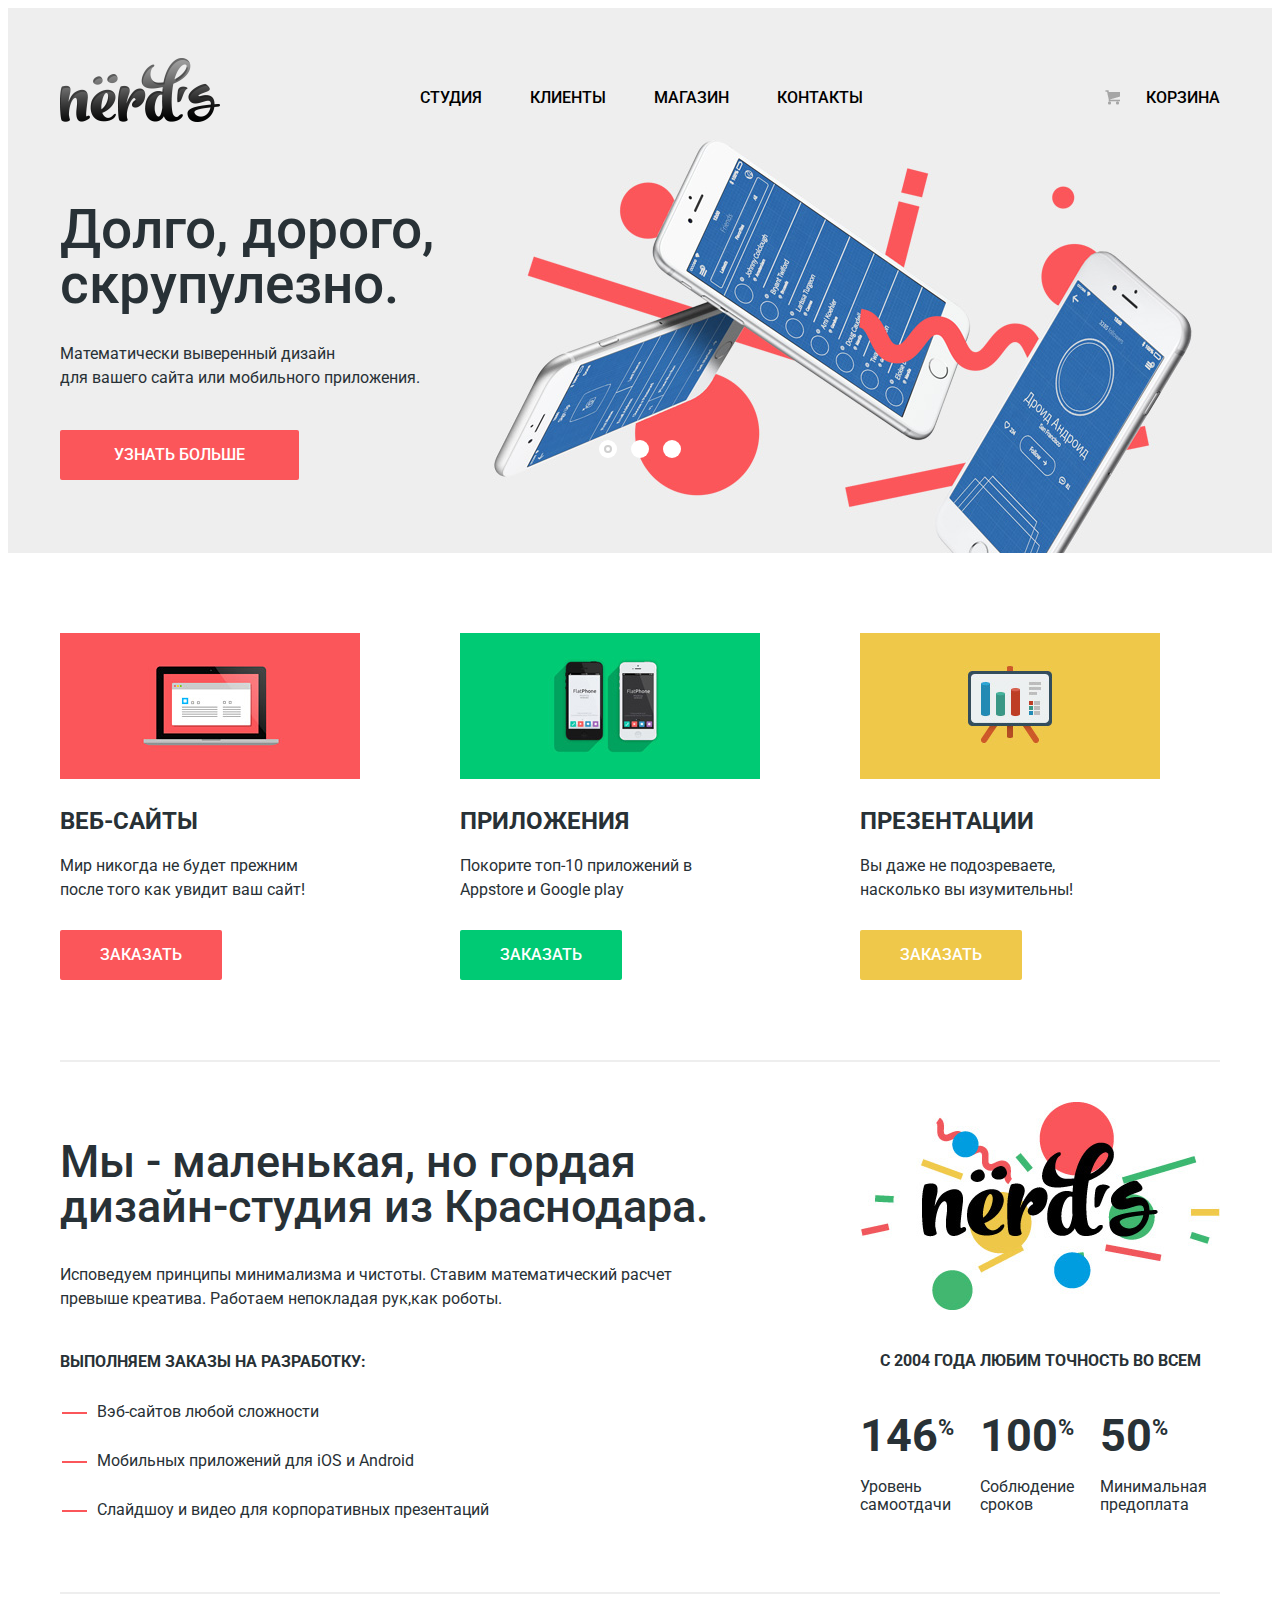
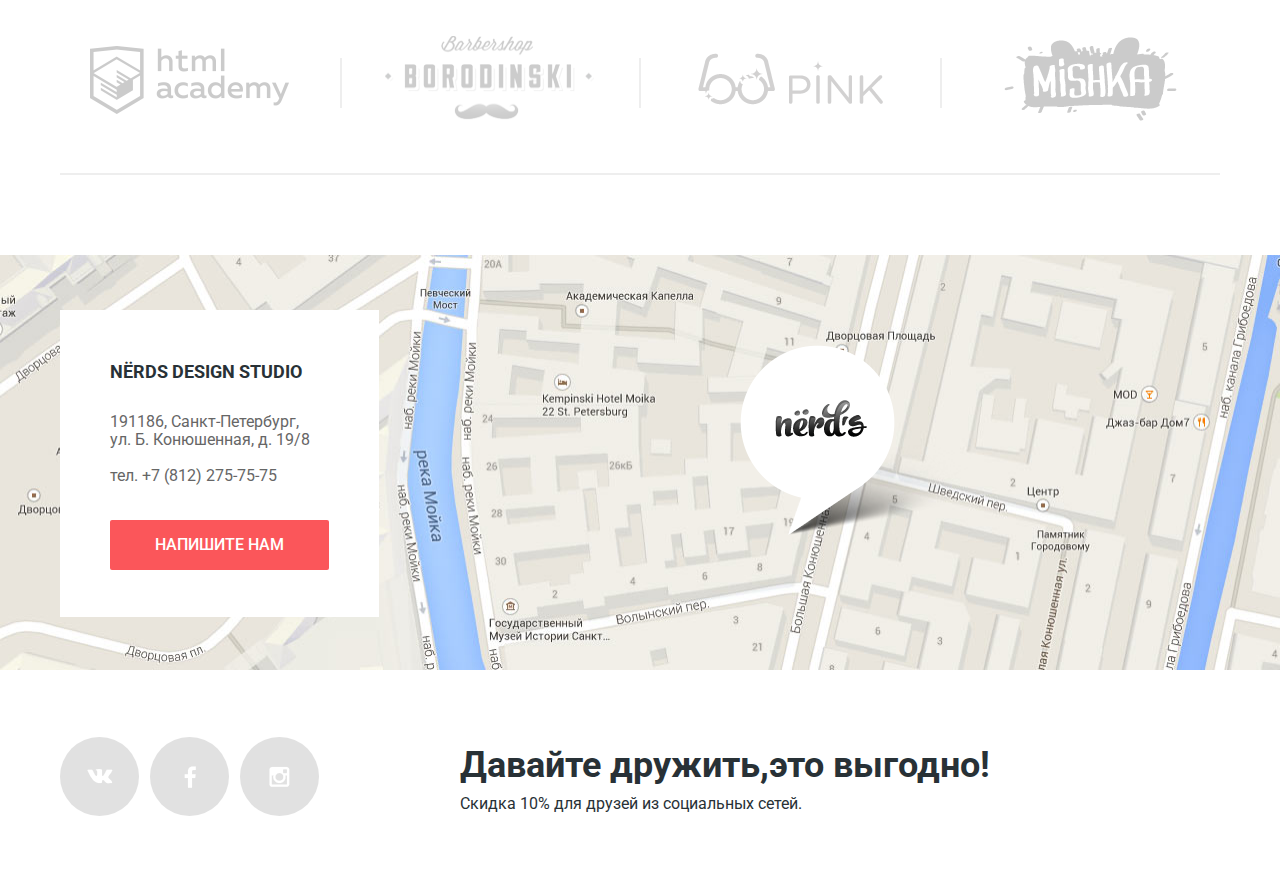
==== index.html @ 4aa86477 "исправления" ====
<!DOCTYPE html>
<html lang="ru">
  <head>
    <meta charset="utf-8">
    <title>Нёрдс</title>
    <link href="https://fonts.googleapis.com/css?family=Roboto:400,500,700" rel="stylesheet">
    <link href="css/style.css" rel="stylesheet">
  </head>
  <body>
    <header class="header">
      <div class="container clearfix">
        <div class="logo-1">
        <a href="#"><img src="img/logo-1.png" width="160" height="64" alt="Логотип Нёрдс"></a>
        </div>
        <nav class="navigation">
          <ul>
            <li>
              <a href="#">Студия</a>
            </li>
            <li>
              <a href="#">Клиенты</a>
            </li>
            <li>
              <a href="#">Магазин</a>
            </li>
            <li>
              <a href="#">Контакты</a>
            </li>
          </ul>
        </nav>
        <div class="user">
          <a href="#">Корзина</a>
        </div>
      </div>
      <div class="slider">
        <input type="radio" id="btn-1" name="toggle" checked>
        <input type="radio" id="btn-2" name="toggle">
        <input type="radio" id="btn-3" name="toggle">
        <div class="slider-controls">
          <label for="btn-1"></label>
          <label for="btn-2"></label>
          <label for="btn-3"></label>
        </div>
        <div class="slides">
          <div class="slide">
            <div class="slide-title">Долго, дорого,<br> скрупулезно.</div>
              <p>Математически выверенный дизайн<br>
                для вашего сайта или мобильного приложения.</p>
              <a class="btn info-btn" href="#">Узнать больше</a>
          </div>
          <div class="slide">
            <div class="slide-title">Любим математику<br> как никто другой</div>
              <p>Никакого креатива, только математические формулы<br>
                для расчета идеальных пропорций.</p>
              <a class="btn info-btn" href="#">Узнать больше</a>
          </div>
          <div class="slide">
            <div class="slide-title">Только ночь,<br> только хардкор</div>
              <p>Работать днем, как все? Мы против этого.<br>
                 Ближе к полуночи работа только начинается.</p>
              <a class="btn info-btn" href="#">Узнать больше</a>
          </div>
        </div>
      </div>
    </header>
    <main class="container">
      <div class="second-section clearfix">
        <div class="unit">
          <div class="unit-image">
            <img src="img/illustration-1.jpg" width="300" height="146" alt="">
          </div>
          <div class="unit-item">
            <p class="name">Веб-сайты</p>
            <p class="about">Мир никогда не будет прежним<br> после того как увидит ваш сайт!</p>
            <a class="btn red" href="#">Заказать</a>
          </div>
        </div>
        <div class="unit">
          <div class="unit-image">
            <img src="img/illustration-2.jpg" width="300" height="146" alt="">
          </div>
          <div class="unit-item">
            <p class="name">Приложения</p>
            <p class="about">Покорите топ-10 приложений в<br> Appstore и Google play</p>
            <a class="btn green" href="#">Заказать</a>
          </div>
        </div>
        <div class="unit">
          <div class="unit-image">
            <img src="img/illustration-3.jpg" width="300" height="146" alt="">
          </div>
          <div class="unit-item">
            <p class="name">Презентации</p>
            <p class="about">Вы даже не подозреваете,<br> насколько вы изумительны!</p>
            <a class="btn yellow" href="#">Заказать</a>
          </div>
        </div>
      </div>
      <div class="third-section clearfix">
        <div class="left-content">
          <b>Мы - маленькая, но гордая дизайн-студия из Краснодара.</b>
          <p class="text">Исповедуем принципы минимализма и чистоты. Ставим математический расчет превыше креатива.
            Работаем непокладая рук,как роботы.</p>
          <p class="list">Выполняем заказы на разработку:</p>
          <ul class="item">
            <li>Вэб-сайтов любой сложности</li>
            <li>Мобильных приложений для iOS и Android</li>
            <li>Слайдшоу и видео для корпоративных презентаций</li>
          </ul>
        </div>
        <div class="right-content">
          <div class="logo-2">
            <a href="#"><img src="img/logo-2.jpg" width="360" height="208" alt="Логотип Нёрдс"></a>
          </div>
          <span class="box-title">C 2004 года любим точность во всем</span>
          <div class="joint-box clearfix">
            <div class="box">
              <span class="rate">146<sup>%</sup></span>
              <span class="facts">Уровень самоотдачи</span>
            </div>
            <div class="box">
              <span class="rate">100<sup>%</sup></span>
              <span class="facts">Соблюдение сроков</span>
            </div>
            <div class="box">
              <span class="rate">50<sup>%</sup></span>
              <span class="facts">Минимальная предоплата</span>
            </div>
          </div>
        </div>
      </div>
      <div class="fourth-section clearfix">
        <a class="btn-htmlacademy" href="#">
          <img src="img/logo-5.png" width="199" height="68" alt="">
        </a>
        <a class="btn-barbershop" href="#">
          <img src="img/logo-6.png" width="209" height="87" alt="">
        </a>
        <a class="btn-pink" href="#">
          <img src="img/logo-3.png" width="185" height="52" alt="">
        </a>
        <a class="btn-mishka" href="#">
          <img src="img/logo-4.png" width="173" height="84" alt="">
        </a>
      </div>
      <div class="bottom-section">
        <div class="map">
          <img src="img/map.jpg" width="1440" height="415" alt="">
        </div>
        <div class="contacts">
          <p class="title">Nёrds design studio</p>
          <p class="address">191186, Санкт-Петербург,<br>
             ул. Б. Конюшенная, д. 19/8</p>
          <p class="phone">тел. +7 (812) 275-75-75</p>
          <a class="btn write" href="#">Напишите нам</a>
        </div>
        <div class="logo-3">
          <img src="img/marker-map.png" width="231" height="190" alt="">
        </div>
      </div>
    </main>
    <footer class="footer">
      <div class="container clearfix">
        <div class="social-1">
          <a class="social-btn social-1-vk" href="#">Вконтакте</a>
          <a class="social-btn social-1-fb" href="#">Фейсбук</a>
          <a class="social-btn social-1-inst" href="#">Инстаграм</a>
        </div>
        <div class="social-2">
          <p class="social-2-slogan">Давайте дружить,это выгодно!</p>
          <p class="social-2-desc">Скидка 10% для друзей из социальных сетей.</p>
        </div>
      </div>
    </footer>
  </body>
</html>
---- css/style.css ----
body {
  min-width: 1200px;
  font-size: 16px;
  font-weight: 400;
  line-height: 24px;
  color: #283136;
  font-family: "Roboto", "Arial", sans-serif;
}

h1 {
  font-size: 55px;
  line-height: 55px;
  color: #000000;
  font-weight: 500;
}

h2 {
  font-size: 18px;
  line-height: 30px;
  color: #000000;
  font-weight: bold;
  font-family: "Roboto";
  text-transform: uppercase;
}

.clearfix::after {
  content: "";
  display: table;
  clear: both;
}

.header {
  font-size: 16px;
  font-weight: 500;
  line-height: 30px;
  margin-bottom: 60px;
  background-color: #eeeeee;
}

.container {
  width: 1160px;
  padding: 0 20px;
  margin: 0 auto;
}

.logo-1 {
  float: left;
  margin-right: 200px;
  width: 160px;
}

.navigation {
  float: left;
  width: 620px;
}

.user {
  float: right;
  width: 160px;
}

.navigation ul {
  margin: 0;
  padding: 0;
  list-style: none;
  font-size: 0;
}

.navigation li {
  display: inline-block;
  font-size: 16px;
  line-height: 30px;
  vertical-align: top;
  margin-right: 48px;
  text-transform: uppercase;
}

.navigation a {
  display: block;
  padding-top: 75px;
  text-decoration: none;
  color: #000000;
}

.navigation a:hover {
  color: #fb565a;
}

.navigation a:active {
  color: #a6a6a6;
}

.navigation .active {
  position: relative;
  background-color: none;
}

.navigation .active::after {
  position:absolute;
  content: "";
  height: 2px;
  width: 100%;
  bottom: 0;
  background: #fb565a;
}

.navigation .active a:active {
  color: #000000;
}

.user a {
  position: relative;
  display: inline-block;
  vertical-align: top;
  padding-top: 75px;
  padding-left: 86px;
  font-size: 16px;
  line-height: 30px;
  text-decoration: none;
  text-transform: uppercase;
  color: #000000;
}

.user a::before {
  content: "";
  position: absolute;
  top: 82px;
  left: 45px;
  width: 15px;
  height: 15px;
  background: transparent url("../img/cart-icon.png") no-repeat;
}

.user a:hover {
  color: #fb565a;
}

.user a:active {
  color: #a6a6a6;
}

.user .active {
  position: relative;
}

.user .active::after {
  position: absolute;
  content: "";
  height: 2px;
  width: 115px;
  left: 48px;
  background: #fb565a;
  bottom: 0;
}

.user .active:active {
  color: #000000;
}

.logo-1 img {
  display: block;
  padding-top: 50px;
}

.logo-1 img:hover {
  opacity: 0.8;
}

.logo-1 img:active {
  opacity: 0.3;
}

.slider {
  position: relative;
  width: 1160px;
  height: 431px;
  margin: 0 auto;
}

.slider input[type=radio] {
  position:absolute;
  opacity:0;
}

.slider-controls {
  position:absolute;
  bottom: 95px;
  left: 50%;
  width: 200px;
  height: 18px;
  margin-left: -100px;
  text-align: center;
  z-index: 1000;
}

.slider-controls label {
  display:inline-block;
  width: 4px;
  height: 4px;
  margin: 0 10px;
  margin-top: 5px;
  background: white;
  box-shadow: 0 0 0 5px white;
  border: 2px solid white;
  vertical-align: top;
  border-radius: 50%;
  cursor:pointer;
}

#btn-1:checked ~ .slider-controls label[for="btn-1"],
#btn-2:checked ~ .slider-controls label[for="btn-2"],
#btn-3:checked ~ .slider-controls label[for="btn-3"] {
  border: 2px solid #cfcfcf;
}

.slide {
  position:absolute;
  top:0;
  left:0;
  width:100%;
  height:100%;
  overflow:hidden;
}

.slide-title {
  margin-top: 80px;
  margin-bottom: 30px;
  font-size: 55px;
  line-height: 55px;
  font-weight: 500;
}

.slide p {
  margin-bottom: 40px;
  font-size: 16px;
  line-height: 24px;
  font-weight: 400;
  color: #283136;
}

.btn {
  display: inline-block;
  padding: 16px 40px;
  font-size: 16px;
  line-height: 18px;
  font-weight: 500;
  text-decoration: none;
  text-transform: uppercase;
  border-radius: 2px;
  color: #ffffff;
  background:#fb565a;
}

.btn:active {
  box-shadow: inset 0 3px 0 0 rgba(0,0,0,0.20);
}

.info-btn {
  padding: 16px 54px;
}

.info-btn:hover {
  background:#e74246;
}

.info-btn:active {
  background: #d7373b;
  color: #e37376;
}

.slide:nth-child(1) {
  background: url("../img/slide-1.png") no-repeat;
  background-position: 100% 0%;
}

.slide:nth-child(2) {
  background: url("../img/slide-2.png") no-repeat;
  background-position: 100% 0%;
}

.slide:nth-child(3) {
  background: url("../img/slide-3.png") no-repeat;
  background-position: 100% 0%;
}

.slide {
  display:none;
}

#btn-1:checked ~ .slides .slide:nth-child(1) {
  display:block;
}

#btn-2:checked ~ .slides .slide:nth-child(2) {
  display:block;
}

#btn-3:checked ~ .slides .slide:nth-child(3) {
  display:block;
}

.second-section {
  padding-top: 20px;
  border-bottom: 2px solid #eeeeee;
}

.unit {
  float: left;
  width: 300px;
  margin-right: 100px;
  padding-bottom: 80px;
}

.unit:last-child {
  margin-right: 60px;
}

.unit-image {
  margin-bottom: 20px;
}

.name {
  display: block;
  font-size: 24px;
  line-height: 30px;
  font-weight: 700;
  text-transform: uppercase;
  margin: 0;
  padding: 0;
  margin-bottom: 18px;
}

.about {
  display: block;
  margin: 0;
  padding: 0;
  margin-bottom: 28px;
}

.red:hover {
  background: #e74246;
}

.red:active {
  background: #d7373b;
  color: #e37376;
}

.green {
  background-color: #00ca74;
}

.green:hover {
  background-color: #00bc6c;
}

.green:active {
  background: #00aa62;
  color: #4dc491;
}

.yellow {
  background-color: #efc84a;
}

.yellow:hover {
  background-color: #eab534;
}

.yellow:active {
  background: #e5a722;
  color: #edc265;
}

.third-section {
  margin-top: 40px;
  margin-bottom: 45px;
}

.left-content {
  float: left;
  width: 660px;
  padding-top: 37px;
}

b {
  display: block;
  font-size: 45px;
  line-height: 45px;
  font-weight: 500;
  margin-bottom: 34px;
}

.text {
  display: block;
  margin-bottom: 39px;
}

.list {
  display: block;
  font-size: 16px;
  line-height: 24px;
  font-weight: 700;
  margin: 0;
  padding: 0;
  margin-bottom: 26px;
  text-transform: uppercase;
}

.item {
  list-style: none;
  margin: 0;
  padding: 0;
}

.item li {
  position: relative;
  display: block;
  margin: 0;
  padding: 0;
  padding-left: 37px;
  margin-bottom: 25px;
}

.item li:last-child {
  padding-bottom: 0;
}

.item li::before {
  position: absolute;
  content: "";
  top: 50%;
  left: 2px;
  width: 25px;
  height: 2px;
  background-color: #fb565a;
}

.right-content {
  float: right;
  width: 360px;
}

.logo-2 {
  margin-bottom: 32px;
}

.box-title {
  display: block;
  text-align: center;
  font-size: 16px;
  line-height: 24px;
  font-weight: 700;
  text-transform: uppercase;
  margin: 0;
  padding: 0;
  margin-bottom: 50px;
}

.box {
  float: left;
  width: 110px;
  margin-right: 10px;
}

.rate {
  display: block;
  font-size: 45px;
  font-weight: 700;
  margin-bottom: 30px;
}

sup {
  font-size: 22px;
  font-weight: 700;
  line-height: 10.06px;
}

.facts {
  display: block;
  font-size: 16px;
  line-height: 18px;
}

.fourth-section {
  margin-bottom: 80px;
  border-top: 2px solid #eeeeee;
  border-bottom: 2px solid #eeeeee;
}

.btn-htmlacademy {
  position: relative;
  display: block;
  float: left;
  margin-right: 40px;
  padding: 52px 30px;
}

.btn-barbershop {
  position: relative;
  display: block;
  float: left;
  margin-right: 40px;
  padding: 42px 26px;
}

.btn-pink {
  position: relative;
  display: block;
  float: left;
  margin-right: 40px;
  padding: 59px 38px;
}

.btn-mishka {
  display: block;
  float: left;
  padding: 43px 43px;
}

.btn-htmlacademy::after,
.btn-barbershop::after,
.btn-pink::after {
  position: absolute;
  content: "";
  left: 280px;
  top: 64px;
  width: 2px;
  height: 50px;
  background: #eeeeee;
}

.btn-htmlacademy img,
.btn-barbershop img,
.btn-pink img,
.btn-mishka img {
  opacity: 0.2;
}

.btn-htmlacademy img:hover,
.btn-barbershop img:hover,
.btn-pink img:hover,
.btn-mishka img:hover {
  opacity: 1;
}

.btn-htmlacademy img:active,
.btn-barbershop img:active,
.btn-pink img:active,
.btn-mishka img:active {
  opacity: 0.1;
}

.bottom-section {
  position: relative;

}

.map {
  width: 1440px
  height: 415px;
  transform: translateX(-140px);
}

.contacts {
  position: absolute;
  top: 55px;
  padding: 47px 50px;
  background-color: #ffffff;
}

.title {
  display: block;
  font-size: 18px;
  line-height: 30px;
  font-weight: 700;
  padding: 0;
  margin: 0;
  margin-bottom: 26px;
  text-transform: uppercase;
}

.address {
  display: block;
  font-size: 16px;
  line-height: 18px;
  padding: 0;
  margin: 0;
  margin-bottom: 18px;
  color: #666666;
}

.phone {
  display: block;
  font-size: 16px;
  line-height: 18px;
  padding: 0;
  margin: 0;
  color: #666666;
}

.write {
  padding: 16px 45px;
  margin-top: 35px;
}

.write:active {
  box-shadow: inset 0 0 0 0;
}

.logo-3 {
  position: absolute;
  top: 90px;
  left: 680px;
}

.top-section {
  margin-top: 75px;
  padding-bottom: 75px;
  text-align: center;
}

.left-section {
  float: left;
  width: 260px;
}

.right-section {
  float: right;
  width: 760px;
}

.purchace h2 {
  display: inline-block;
  line-height: 18px;
  margin: 0;
  padding: 0;
  margin-bottom: 53px;
}

.purchace {
  margin-bottom: 55px;
}

.range-filter {
  width: 260px;
}

.range-controls {
  position: relative;
  padding-top: 39px;
  padding-left: 20px;
  padding-right: 20px;
  height: 41px;
  border-radius: 2px;
  margin-bottom: 14px;
  background-color: #eeeeee;
}

.range-controls .scale {
  height: 2px;
  background-color: #d7dcde;
}

.range-controls .bar {
  width: 70%;
  height: 2px;
  background: #00ca74;
}

.range-controls .toggle {
  position: absolute;
  top: 30px;
  left: 0;
  width: 4px;
  height: 4px;
  cursor: pointer;
  border: 8px solid #ffffff;
  background: #ababab;
  border-radius: 50%;
  box-shadow: 0 2px 1px 0 #cccdcd;
}

.range-controls .toggle-min {
  left: 20px;
}

.range-controls .toggle-max {
  left: 160px;
}

.price-controls {
  font-size: 0;
}

.price-controls label {
  display: inline-block;
  font-size: 16px;
  line-height: 22px;
  text-transform: uppercase;
  width: 50%;
}

.max-price {
  text-align: right;
}

.price-controls input {
  font-size: 16px;
  line-height: 22px;
  width: 60px;
  margin-left: 10px;
  padding: 8px 10px;
  text-align: center;
  color: #283136;
  border: none;
  border-radius: 2px;
  background: #f1f1f1;
}

.attribute-1 {
  margin-bottom: 46px;
}

.attribute-1 ul,
.attribute-2 ul {
  margin: 0;
  padding: 0;
  list-style: none;
}

.attribute-1 input[type="checkbox"],
.attribute-2 input[type="checkbox"] {
  display: none;
}

.attribute-1 li {
  position: relative;
  font-size: 16px;
  line-height: 20px;
  padding-left: 37px;
  margin-bottom: 20px;
}

.attribute-1 input[type="checkbox"] + label::before {
  position:absolute;
  content: "";
  left: 3px;
  height: 8px;
  width: 8px;
  background: #ffffff;
  border: 5px solid  #ffffff;
  border-radius: 50%;
  box-shadow: 0 0 0 3px #b8b8b8;
}

.attribute-1 input[type="checkbox"]:checked + label::before {
  background: #b8b8b8;
}

.attribute-1 input[type="checkbox"] + label:hover::before {
  box-shadow: 0 0 0 3px #4d4d4d;
}

.attribute-1 input[type="checkbox"]:checked + label:hover::before {
  box-shadow: 0 0 0 3px #4d4d4d;
  background: #4d4d4d;
}


.attribute-1 input[type="checkbox"] + label:disabled::before {
  box-shadow: 0 0 0 3px #ededed;
}

.attribute-1 input[type="checkbox"]:disabled + label::before {
  box-shadow: 0 0 0 3px #ededed;
}

.attribute-2 {
  margin-bottom: 47px;
}

.attribute-2 li {
  margin-bottom: 16px;
}

.label {
  position: relative;
  padding-left: 37px;
}

.label input[type="checkbox"] + .check {
  position: absolute;
  left: 0;
  width: 23px;
  height: 23px;
  background: url("../img/checkbox-1.png") no-repeat;
  opacity: 0.4;
}

.label input[type="checkbox"]:checked + .check {
  position: absolute;
  left: 0;
  width: 30px;
  height: 23px;
  background: url("../img/checkbox.png") no-repeat;
  opacity: 0.4;
}

.label input[type="checkbox"] + .check:hover,
.label input[type="checkbox"]:checked + .check:hover {
  opacity: 1;
}

.label input[type="checkbox"]:disabled + .check {
  opacity: 0.1;
}

.show {
  width: 100%;
  padding-top: 18px;
  padding-bottom: 18px;
  font-family: "Roboto";
  border: none;
  background-color: #eeeeee;
  color: #000000;
}

.show:hover {
  background-color: #dfdfdf;
}

.show:active {
  background-color: #d5d5d5;
  color: #a9a9a9;
}

.sort-box {
  float: right;
  width: 360px;
  margin: 0;
  padding: 0;
}

.sort-box-1 {
  float: left;
  width: 150px;
}

.sorting h2 {
  line-height: 18px;
  margin: 0;
  padding: 0;
}

.sorting {
  margin-bottom: 45px;
}

.sort-box ul {
  margin: 0;
  padding: 0;
  list-style: none;
  font-size: 0;
}

.sort-box li {
  display: inline-block;
  margin: 0;
  padding: 0;
  font-size: 14px;
  line-height: 18px;
  text-decoration: none;
}

.sort-box li:nth-child(1),
.sort-box li:nth-child(2) {
  margin-right: 25px;
}

.sort-box li:nth-child(3) {
  margin-right: 49px;
}

.sort-box li:nth-child(4) {
  margin-right: 20px;
}

.sort-box a {
  display: block;
  margin: 0;
  padding: 0;
  font-size: 14px;
  line-height: 18px;
  text-transform: uppercase;
  color: #cacaca;
  text-decoration: none;
}

.sort-box a:hover {
  color: #666666;
}

.up:hover{
  border-bottom: 10px solid #666666;
}

.down:hover {
  border-top: 10px solid #666666;
}

.sort-box .active {
  color: #000000;
}

.sort-box .active:hover {
  color: #000000;
}

.sort-box .active-2 {
  border-top: 10px solid #000000;
}

.down {
  display: inline-block;
  margin-right: 20px;
  border: 5px solid transparent;
  border-top: 10px solid #cccccc;
}

.up {
  display: inline-block;
  width: 0;
  height: 0;
  border: 5px solid transparent;
  border-bottom: 10px solid #cccccc;
}

.sample {
  position: relative;
  float: left;
  height: 576px;
  padding-top: 40px;
  margin-right: 40px;
  margin-bottom: 40px;
}

.samples {
  margin-bottom: 20px;
}

.sample:nth-child(2n) {
  margin-right: 0;
}

.sample::before {
  position: absolute;
  content: "";
  width: 360px;
  height: 40px;
  top: 0;
  background-image: url("../img/browser.png");
  opacity: 0.14;
}

.sample:hover .sample-info {
  display: block;
}

.sample:hover::before {
  opacity: 1;
}

.sample:hover {
  box-shadow: 0 5px 9px 2px #cfcfcf;
}

.sample-info {
  position: absolute;
  top: 386px;
  width: 100%;
  padding-top: 28px;
  padding-bottom: 44px;
  text-align: center;
  background-color: #eeeeee;
  display: none;
}

.sample-info h2 {
  display: block;
  margin:0;
  padding: 0;
  padding-bottom: 14px;
}

.info {
  display: block;
  font-size: 16px;
  line-height: 18px;
  color: #666666;
  margin: 0 70px;
  margin-bottom: 28px;
}

.sample-info a {
  text-decoration: none;
}

.bay {
  display: block;
  width: 200px;
  padding: 16px 0;
  margin-left: 80px;
  text-align: center;
}

.bay:hover {
  background: #e74246;
}

.bay:active {
  background: #d7373b;
}

.pages ul {
  margin: 0;
  padding: 0;
  list-style: none;
  font-size: 0;
}

.pages li {
  display: inline-block;
  vertical-align: top;
  font-size: 16px;
  line-height: 18px;
  padding-right: 8px;
}

.pages a {
  padding: 16px 22px;
  color: #000000;
  background: #eeeeee;
}

 a.next {
  padding: 16px 80px;
}

.pages a:hover {
  background: #dfdfdf;
}

.pages a:active {
  background: #d5d5d5;
  color: #a9a9a9;
}

.pages .active {
  display: block;
  padding: 13px 19px;
  color: #000000;
  border: 3px solid #dbdbdb;
  background: #ffffff;
}

.pages .active:hover {
  background: none;
}

.pages .active:active {
  box-shadow: none;
  color: #000000;
}

.joint-section {
  margin-bottom: 60px;
}

.social-1 {
  float: left;
  width: 260px;
  margin-right: 140px;
  padding: 60px 0;
}

.social-btn {
  position: relative;
  display: inline-block;
  width: 79px;
  height: 79px;
  margin-right: 7px;
  background-color: #e1e1e1;
  border-radius: 50%;
  font-size: 0;
  vertical-align: top;
  text-decoration: none;
}

.social-btn:last-child {
  margin-right: 0;
}

.social-1-vk {
  position: relative;
  background-image: url("../img/vk-icon.png");
  background-repeat: no-repeat;
  background-position: center;
}

.social-1-fb {
  position: relative;
  background-image: url("../img/fb-icon.png");
  background-repeat: no-repeat;
  background-position: center;
}

.social-1-inst {
  background-image: url("../img/inst-icon.png");
  background-repeat: no-repeat;
  background-position: center;
}

.social-btn:hover {
  background-color: #e74246;
}

.social-1-vk:active::after,
.social-1-fb:active::after,
.social-1-inst:active::after {
  position: absolute;
  content: "";
  width: 79px;
  height: 79px;
  border-radius: 50%;
  background: #d7373b;
  height: 77px;
  opacity: 0.7;
  border-top: 2px solid #c13135;
}

.social-2 {
  float: left;
  width: 560px;
  padding: 70px 0;
}

.social-2-slogan {
  display: block;
  margin: 0;
  padding: 0;
  font-size: 36px;
  line-height: 36px;
  font-weight: 700;
  margin-bottom: 10px;
}

.social-2-desc {
  display: block;
  margin: 0;
  padding: 0;
  font-size: 16px;
  line-height: 22px;
}
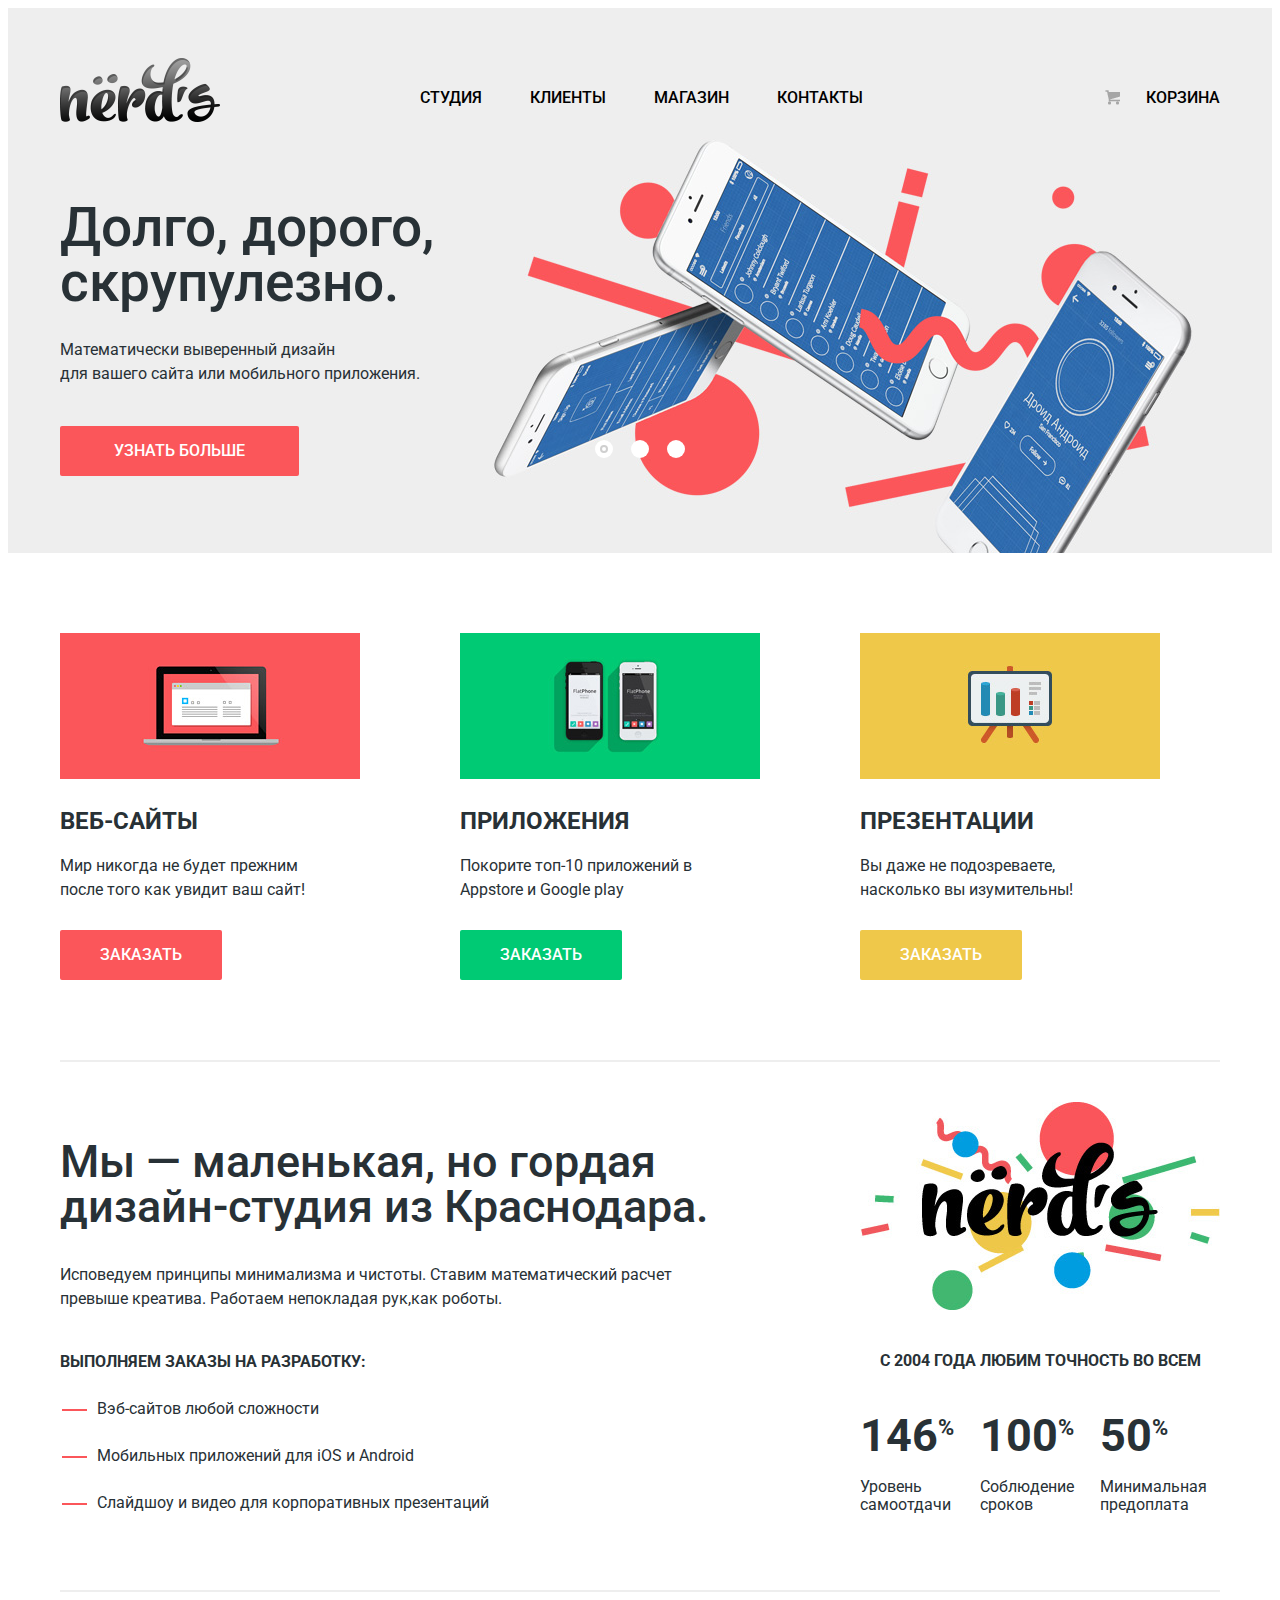
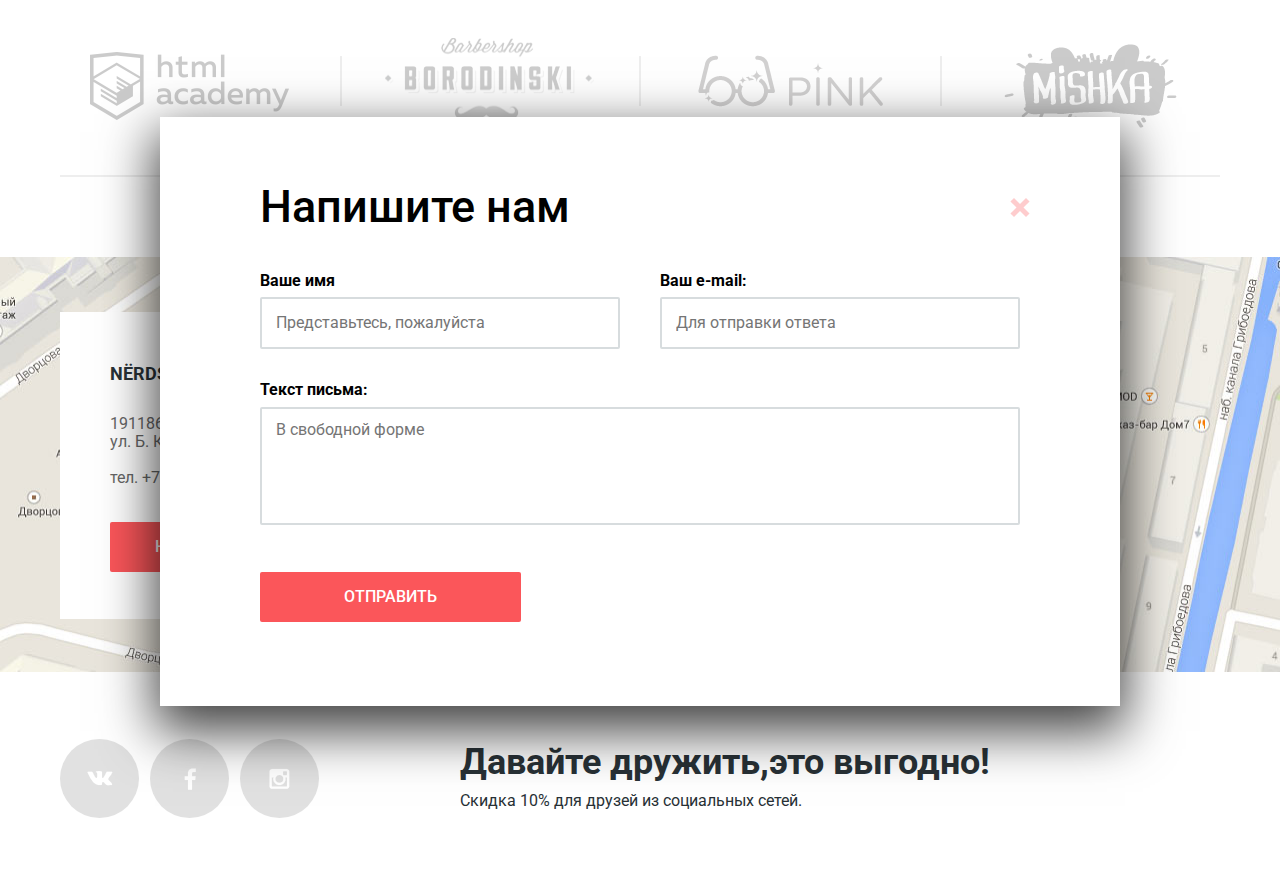
==== commit 24077f8f: "Форма обратной связи" ====
--- a/index.html
+++ b/index.html
@@ -98,7 +98,7 @@
       </div>
       <div class="third-section clearfix">
         <div class="left-content">
-          <b>Мы - маленькая, но гордая дизайн-студия из Краснодара.</b>
+          <b>Мы &#8212; маленькая, но гордая дизайн-студия из Краснодара.</b>
           <p class="text">Исповедуем принципы минимализма и чистоты. Ставим математический расчет превыше креатива.
             Работаем непокладая рук,как роботы.</p>
           <p class="list">Выполняем заказы на разработку:</p>
@@ -157,6 +157,25 @@
         <div class="logo-3">
           <img src="img/marker-map.png" width="231" height="190" alt="">
         </div>
+        <div class="modal-content">
+          <button class="close" type="button" title="Закрыть">Закрыть</button>
+          <b class="model-content-title">Напишите нам</b>
+          <form class="login-form" action="#" method="post">
+            <div class="left-column">
+              <label for="login-faled">Ваше имя</label>
+              <input type="text" name="login" id="login-faled" placeholder="Представьтесь, пожалуйста">
+            </div>
+            <div class="right-column">
+              <label for="email-faled">Ваш e-mail:</label>
+              <input type="email" name="email" id="email-faled" placeholder="Для отправки ответа">
+            </div>
+            <div class="letter">
+              <p>Текст письма:</p>              
+              <textarea name="letter" rows="5" placeholder="В свободной форме"></textarea>
+            </div> 
+            <button class="btn send" type="submit">Отправить</button>
+          </form>
+        </div>          
       </div>
     </main>
     <footer class="footer">
@@ -172,5 +191,6 @@
         </div>
       </div>
     </footer>
+       
   </body>
 </html>
--- a/css/style.css
+++ b/css/style.css
@@ -197,7 +197,7 @@
   display:inline-block;
   width: 4px;
   height: 4px;
-  margin: 0 10px;
+  margin: 0 12px;
   margin-top: 5px;
   background: white;
   box-shadow: 0 0 0 5px white;
@@ -223,8 +223,8 @@
 }
 
 .slide-title {
-  margin-top: 80px;
-  margin-bottom: 30px;
+  margin-top: 78px;
+  margin-bottom: 28px;
   font-size: 55px;
   line-height: 55px;
   font-weight: 500;
@@ -265,7 +265,7 @@
 
 .info-btn:active {
   background: #d7373b;
-  color: #e37376;
+  color: #e48789;
 }
 
 .slide:nth-child(1) {
@@ -343,7 +343,7 @@
 
 .red:active {
   background: #d7373b;
-  color: #e37376;
+  color: #e48789;
 }
 
 .green {
@@ -374,7 +374,7 @@
 
 .third-section {
   margin-top: 40px;
-  margin-bottom: 45px;
+  margin-bottom: 52px;
 }
 
 .left-content {
@@ -403,7 +403,7 @@
   font-weight: 700;
   margin: 0;
   padding: 0;
-  margin-bottom: 26px;
+  margin-bottom: 23px;
   text-transform: uppercase;
 }
 
@@ -419,7 +419,7 @@
   margin: 0;
   padding: 0;
   padding-left: 37px;
-  margin-bottom: 25px;
+  margin-bottom: 23px;
 }
 
 .item li:last-child {
@@ -493,7 +493,9 @@
   display: block;
   float: left;
   margin-right: 40px;
-  padding: 52px 30px;
+  padding: 0 30px;
+  padding-top: 60px;
+  padding-bottom: 48px;
 }
 
 .btn-barbershop {
@@ -501,7 +503,9 @@
   display: block;
   float: left;
   margin-right: 40px;
-  padding: 42px 26px;
+  padding: 0 26px;  
+  padding-top: 46px;
+  padding-bottom: 42px;
 }
 
 .btn-pink {
@@ -509,13 +513,17 @@
   display: block;
   float: left;
   margin-right: 40px;
-  padding: 59px 38px;
+  padding: 0 38px;
+  padding-top: 63px;
+  padding-bottom: 59px;
 }
 
 .btn-mishka {
   display: block;
   float: left;
-  padding: 43px 43px;
+  padding: 0 43px;
+  padding-top: 52px;
+  padding-bottom: 38px;
 }
 
 .btn-htmlacademy::after,
@@ -553,7 +561,6 @@
 
 .bottom-section {
   position: relative;
-
 }
 
 .map {
@@ -604,8 +611,13 @@
   margin-top: 35px;
 }
 
+.write:hover {
+  background: #e74246;  
+}
+
 .write:active {
-  box-shadow: inset 0 0 0 0;
+  background: #d7373b;
+  color: #e48789;
 }
 
 .logo-3 {
@@ -1142,7 +1154,9 @@
 .social-2 {
   float: left;
   width: 560px;
-  padding: 70px 0;
+  
+  padding-top: 65px;
+  padding-bottom: 75px;
 }
 
 .social-2-slogan {
@@ -1162,3 +1176,168 @@
   font-size: 16px;
   line-height: 22px;
 }
+
+/* Всплывающее окно*/
+
+.modal-content {
+  position: absolute;
+  top: -140px;
+  left: 100px;
+  z-index: 1;
+  width: 760px;
+  padding-left: 100px;
+  padding-right: 100px;
+  padding-top: 67px;
+  padding-bottom: 84px;
+  color: #000000;
+  background: #ffffff;
+  box-shadow: 0px 20px 50px 5px rgba(0,0,0,0.75);
+}
+
+.close {
+  position: absolute;
+  left: 849px;
+  top: 78px;
+  width: 21px;
+  height: 21px;
+  font-size: 0;
+  background: #ffffff;
+  border: 0;
+  cursor: pointer;
+}
+
+.close::before,
+.close::after {
+  position: absolute;
+  content: "";
+  width: 22px;
+  height: 5px;
+  top: 10px;
+  left: 0;
+  background: #fecccd;  
+}
+
+.close::before {
+  transform: rotate(45deg);
+}
+
+.close::after {
+  transform: rotate(-45deg);
+}
+
+.close:hover::before,
+.close:hover::after {
+  background: #fb565a;
+}
+
+.close:active::before,
+.close:active::after {
+  background: #ffeeee;
+}
+
+.model-content-title {
+  font-size: 45px;
+  line-height: 45px;
+  font-weight: 500;
+  margin: 0;
+  margin-bottom: 43px;
+}
+
+.left-column {
+  float:left;
+  width: 360px;
+  margin-right: 40px;
+}
+
+.right-column {
+  float: right;
+  width: 360px;
+  margin-bottom: 32px;
+}
+
+.letter {
+  clear: both;
+  width: 100%;
+}
+
+.letter p {
+  font-size: 16px;
+  line-height: 18px;
+  font-weight: 700;
+  margin: 0;
+  margin-bottom: 8px;
+}
+
+.left-column label,
+.right-column label {
+  display: block;  
+  font-size: 16px;
+  line-height: 18px;
+  font-weight: 700;
+  margin-bottom: 7px;
+  
+}
+
+.left-column input,
+.right-column input,
+.letter textarea {   
+  display: block;
+  width: 328px;  
+  padding: 15px 0;
+  padding-left: 14px;
+  padding-right: 14px;
+  font-size: 16px;
+  line-height: 18px;
+  font-family: "Roboto";  
+  border: 2px solid #d7dcde;
+  border-radius: 2px;
+}
+
+.left-column input[type="text"]:hover,
+.right-column input[type="email"]:hover,
+.letter textarea:hover {
+  border: 2px solid #b4b9bb; 
+}
+
+.left-column input[type="text"]:focus,
+.right-column input[type="email"]:focus,
+.letter textarea:focus {
+  border: 2px solid #000000;
+  color: #000000;
+  outline: none;
+}
+
+input[type="email"]:invalid,
+input[type="text"]:invalid {
+  border: 2px solid #e74246;
+  color: #e74246;
+}
+
+input[type="email"]:invalid:hover,
+input[type="text"]:invalid:hover {
+  border: 2px solid #e74246;
+  color: #e74246; 
+}
+
+.letter textarea {
+  width: 728px;
+  padding: 12px 14px;
+  resize: none;
+  margin-bottom: 47px;
+}
+
+.send {
+   border: none;
+   font-family: "Roboto";
+   padding-left: 84px;
+   padding-right: 84px;
+}
+
+.send:hover {
+  background: #e74246;
+}
+
+.send:active {
+  background: #d7373b;
+  color: #e48789;
+}
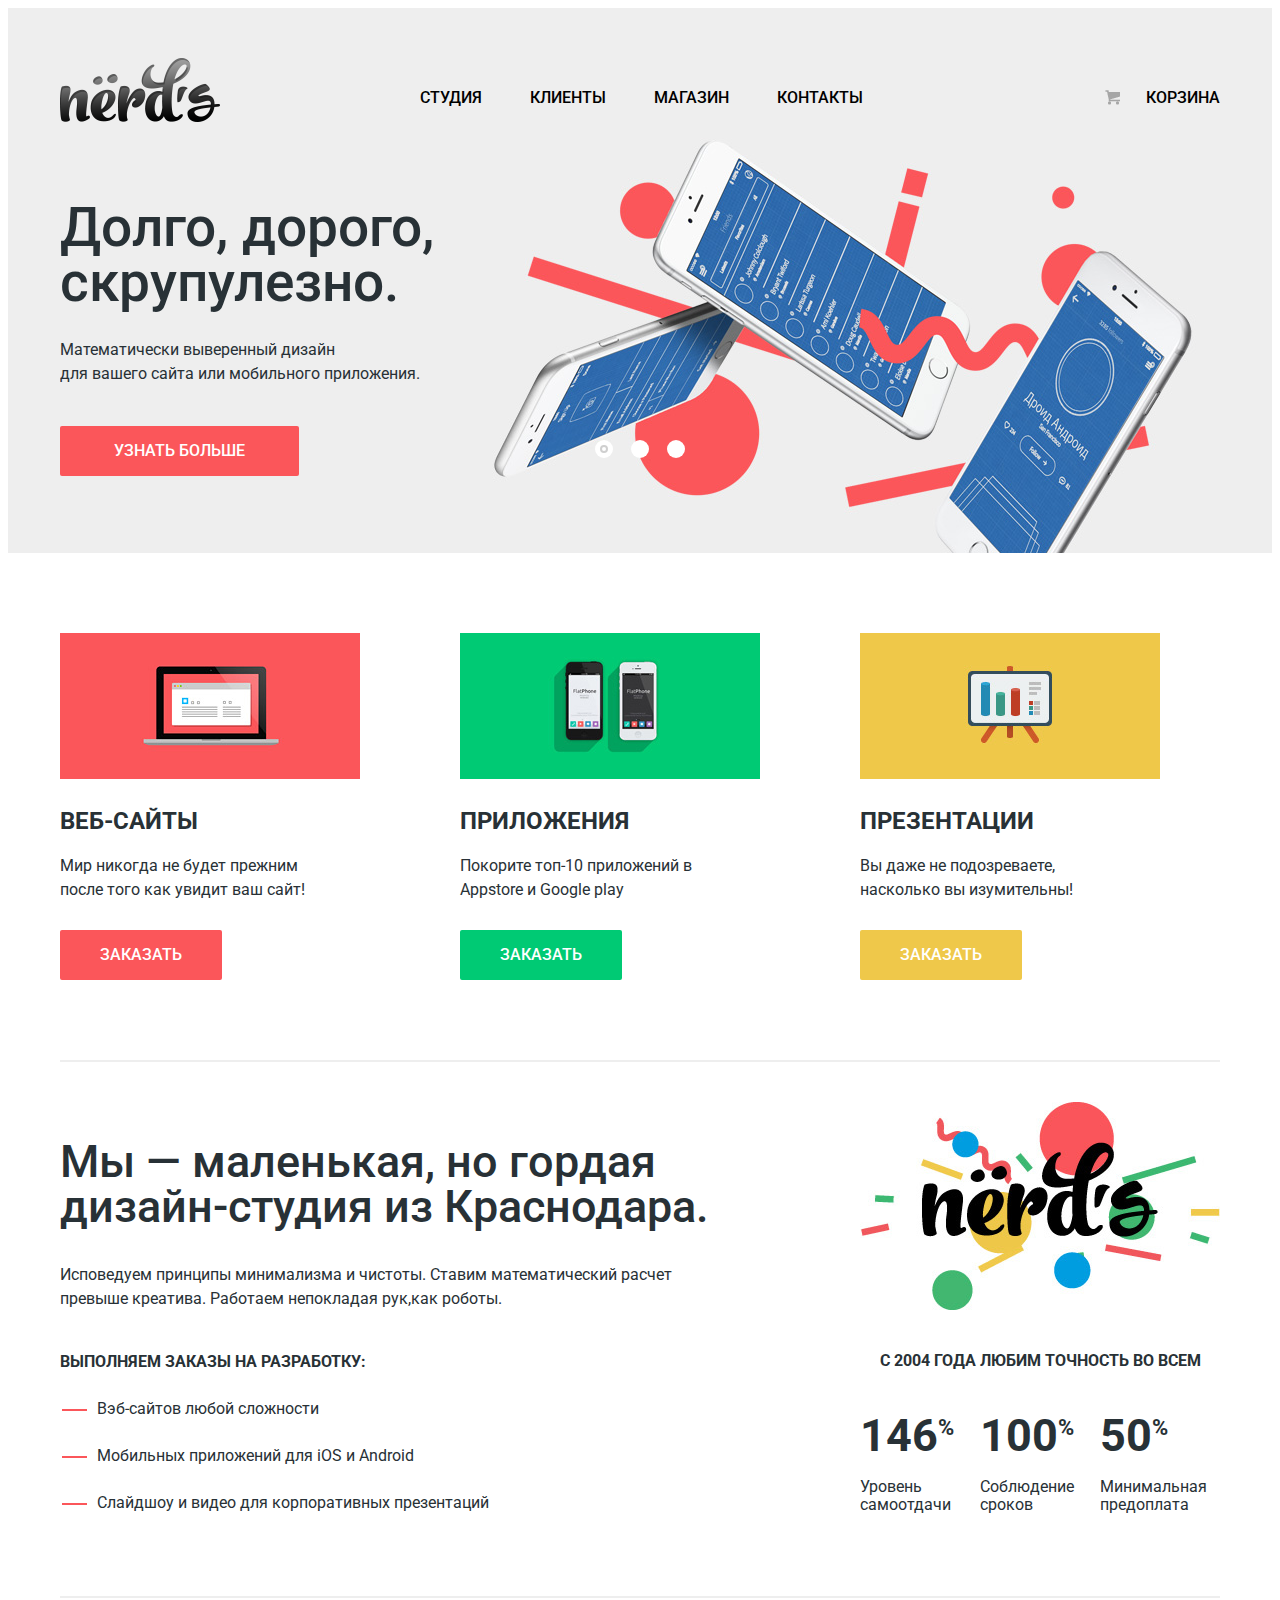
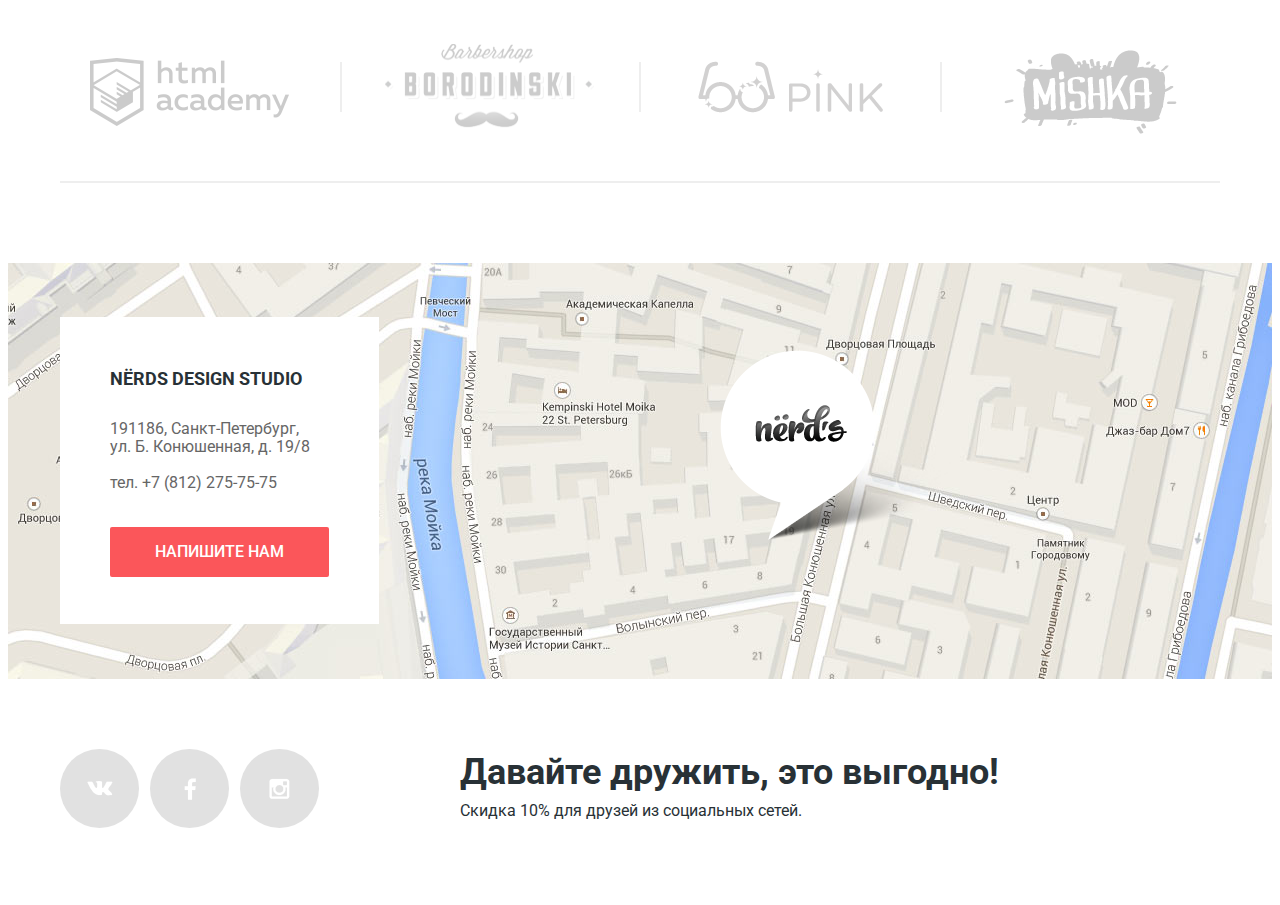
==== commit f55d0195: "Исправления" ====
--- a/index.html
+++ b/index.html
@@ -142,12 +142,12 @@
         <a class="btn-mishka" href="#">
           <img src="img/logo-4.png" width="173" height="84" alt="">
         </a>
-      </div>
-      <div class="bottom-section">
-        <div class="map">
-          <img src="img/map.jpg" width="1440" height="415" alt="">
-        </div>
-        <div class="contacts">
+      </div>     
+    </main>           
+    <div class="bottom-section">
+      <div class="map"></div>
+        <div class="wrapper container">  
+          <div class="contacts">
           <p class="title">Nёrds design studio</p>
           <p class="address">191186, Санкт-Петербург,<br>
              ул. Б. Конюшенная, д. 19/8</p>
@@ -175,10 +175,10 @@
             </div> 
             <button class="btn send" type="submit">Отправить</button>
           </form>
-        </div>          
+        </div>
       </div>
-    </main>
-    <footer class="footer">
+    </div>   
+     <footer class="footer">
       <div class="container clearfix">
         <div class="social-1">
           <a class="social-btn social-1-vk" href="#">Вконтакте</a>
@@ -186,11 +186,10 @@
           <a class="social-btn social-1-inst" href="#">Инстаграм</a>
         </div>
         <div class="social-2">
-          <p class="social-2-slogan">Давайте дружить,это выгодно!</p>
+          <p class="social-2-slogan">Давайте дружить, это выгодно!</p>
           <p class="social-2-desc">Скидка 10% для друзей из социальных сетей.</p>
         </div>
       </div>
-    </footer>
-       
+    </footer>         
   </body>
 </html>
--- a/css/style.css
+++ b/css/style.css
@@ -374,7 +374,7 @@
 
 .third-section {
   margin-top: 40px;
-  margin-bottom: 52px;
+  margin-bottom: 58px;
 }
 
 .left-content {
@@ -560,18 +560,31 @@
 }
 
 .bottom-section {
-  position: relative;
+ position: relative;
 }
 
 .map {
-  width: 1440px
-  height: 415px;
-  transform: translateX(-140px);
+  width: 100%;
+  min-height: 416px;
+  background-image: url("../img/map.jpg");
+  background-repeat: no-repeat;
+  background-position: center;
+}
+
+.wrapper {
+  position: relative;
+  margin-bottom: 10px;
+}
+
+.logo-3 {
+  position: absolute;
+  top: -329px;
+  left: 680px;
 }
 
 .contacts {
   position: absolute;
-  top: 55px;
+  top: -362px;
   padding: 47px 50px;
   background-color: #ffffff;
 }
@@ -618,12 +631,6 @@
 .write:active {
   background: #d7373b;
   color: #e48789;
-}
-
-.logo-3 {
-  position: absolute;
-  top: 90px;
-  left: 680px;
 }
 
 .top-section {
@@ -1086,7 +1093,7 @@
 }
 
 .joint-section {
-  margin-bottom: 60px;
+  margin-bottom: 57px;
 }
 
 .social-1 {
@@ -1181,8 +1188,8 @@
 
 .modal-content {
   position: absolute;
-  top: -140px;
-  left: 100px;
+  top: -556px;
+  left: 120px;
   z-index: 1;
   width: 760px;
   padding-left: 100px;
@@ -1192,6 +1199,11 @@
   color: #000000;
   background: #ffffff;
   box-shadow: 0px 20px 50px 5px rgba(0,0,0,0.75);
+  display: none;
+}
+
+.modal-content-show {
+  display: block;
 }
 
 .close {
@@ -1265,7 +1277,7 @@
   line-height: 18px;
   font-weight: 700;
   margin: 0;
-  margin-bottom: 8px;
+  margin-bottom: 13px;
 }
 
 .left-column label,
@@ -1323,7 +1335,7 @@
   width: 728px;
   padding: 12px 14px;
   resize: none;
-  margin-bottom: 47px;
+  margin-bottom: 50px;
 }
 
 .send {
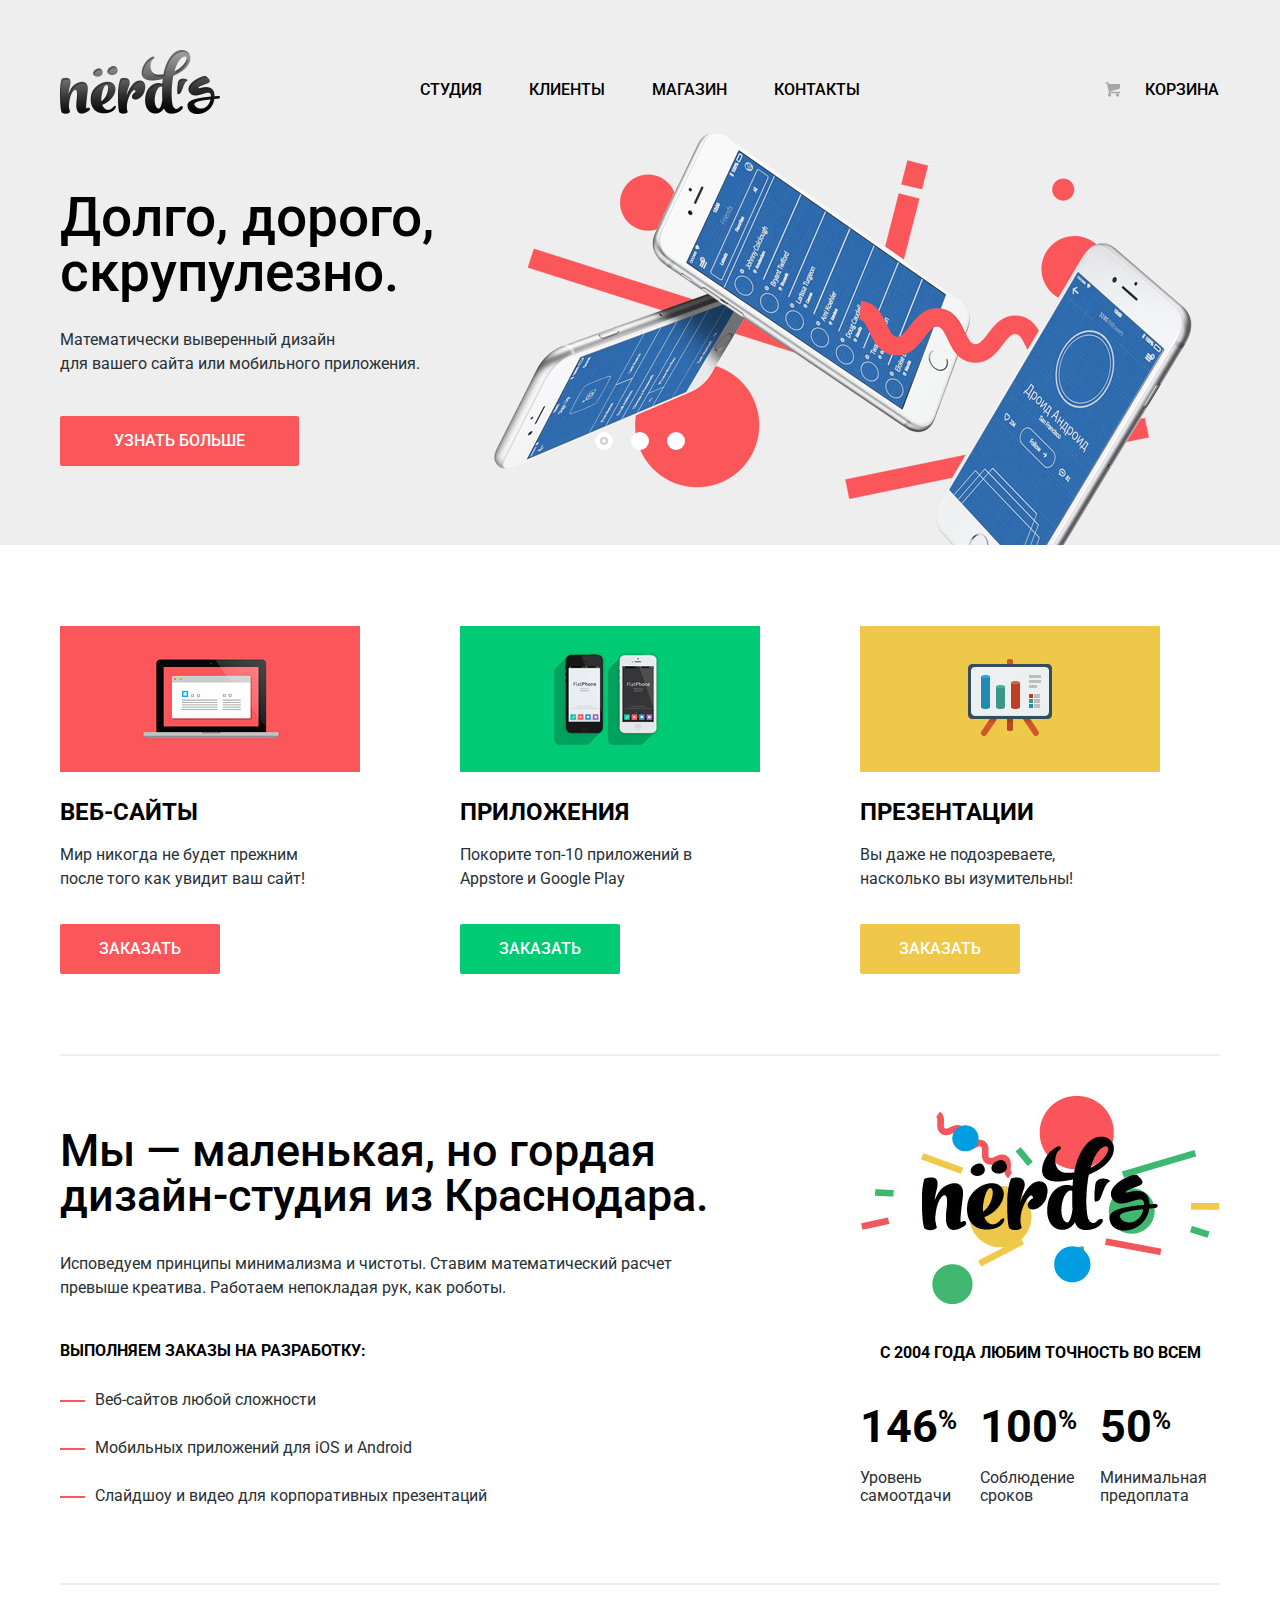
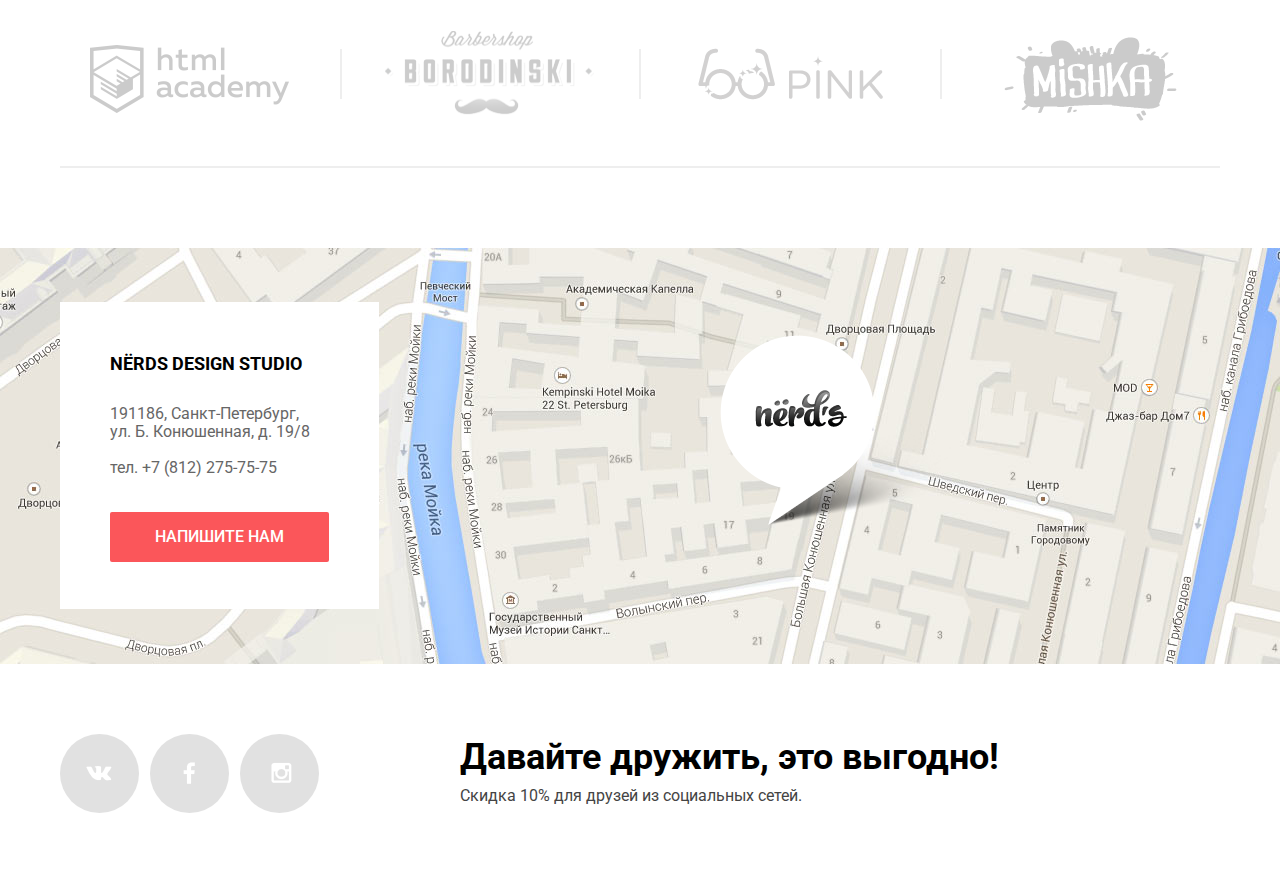
==== commit 8f7b3ad5: "оптимизация" ====
--- a/index.html
+++ b/index.html
@@ -4,7 +4,8 @@
     <meta charset="utf-8">
     <title>Нёрдс</title>
     <link href="https://fonts.googleapis.com/css?family=Roboto:400,500,700" rel="stylesheet">
-    <link href="css/style.css" rel="stylesheet">
+    <link href="css/normalize.css" rel="stylesheet">
+    <link href="css/style.min.css" rel="stylesheet">    
   </head>
   <body>
     <header class="header">
@@ -81,7 +82,7 @@
           </div>
           <div class="unit-item">
             <p class="name">Приложения</p>
-            <p class="about">Покорите топ-10 приложений в<br> Appstore и Google play</p>
+            <p class="about">Покорите топ-10 приложений в<br> Appstore и Google Play</p>
             <a class="btn green" href="#">Заказать</a>
           </div>
         </div>
@@ -100,10 +101,10 @@
         <div class="left-content">
           <b>Мы &#8212; маленькая, но гордая дизайн-студия из Краснодара.</b>
           <p class="text">Исповедуем принципы минимализма и чистоты. Ставим математический расчет превыше креатива.
-            Работаем непокладая рук,как роботы.</p>
+            Работаем непокладая рук, как роботы.</p>
           <p class="list">Выполняем заказы на разработку:</p>
           <ul class="item">
-            <li>Вэб-сайтов любой сложности</li>
+            <li>Веб-сайтов любой сложности</li>
             <li>Мобильных приложений для iOS и Android</li>
             <li>Слайдшоу и видео для корпоративных презентаций</li>
           </ul>
@@ -130,27 +131,29 @@
         </div>
       </div>
       <div class="fourth-section clearfix">
-        <a class="btn-htmlacademy" href="#">
+        <a class="pair htmlacademy" href="#">
           <img src="img/logo-5.png" width="199" height="68" alt="">
         </a>
-        <a class="btn-barbershop" href="#">
+        <a class="pair barbershop" href="#">
           <img src="img/logo-6.png" width="209" height="87" alt="">
         </a>
-        <a class="btn-pink" href="#">
+        <a class="pair pink" href="#">
           <img src="img/logo-3.png" width="185" height="52" alt="">
         </a>
-        <a class="btn-mishka" href="#">
+        <a class="pair mishka" href="#">
           <img src="img/logo-4.png" width="173" height="84" alt="">
         </a>
       </div>     
     </main>           
     <div class="bottom-section">
-      <div class="map"></div>
-        <div class="wrapper container">  
-          <div class="contacts">
+      <div class="map">
+        <iframe src="https://www.google.com/maps/embed?pb=!1m18!1m12!1m3!1d3361.204376584248!2d30.317005211708356!3d59.939043473823325!2m3!1f0!2f0!3f0!3m2!1i1024!2i768!4f13.1!3m3!1m2!1s0x4696310fca77c663%3A0xe2913435672b14c9!2s21Shop!5e0!3m2!1sru!2sru!4v1479552887689" width="1440" height="416" frameborder="0" style="border:0" allowfullscreen></iframe>
+      </div>
+      <div class="wrapper container">  
+        <div class="contacts">
           <p class="title">Nёrds design studio</p>
           <p class="address">191186, Санкт-Петербург,<br>
-             ул. Б. Конюшенная, д. 19/8</p>
+           ул. Б. Конюшенная, д. 19/8</p>
           <p class="phone">тел. +7 (812) 275-75-75</p>
           <a class="btn write" href="#">Напишите нам</a>
         </div>
@@ -163,15 +166,15 @@
           <form class="login-form" action="#" method="post">
             <div class="left-column">
               <label for="login-faled">Ваше имя</label>
-              <input type="text" name="login" id="login-faled" placeholder="Представьтесь, пожалуйста">
+              <input class="input" type="text" name="login" id="login-faled" placeholder="Представьтесь, пожалуйста">
             </div>
             <div class="right-column">
               <label for="email-faled">Ваш e-mail:</label>
-              <input type="email" name="email" id="email-faled" placeholder="Для отправки ответа">
+              <input class="input" type="email" name="email" id="email-faled" placeholder="Для отправки ответа">
             </div>
             <div class="letter">
               <p>Текст письма:</p>              
-              <textarea name="letter" rows="5" placeholder="В свободной форме"></textarea>
+              <textarea class="input" name="letter" rows="5" placeholder="В свободной форме"></textarea>
             </div> 
             <button class="btn send" type="submit">Отправить</button>
           </form>
@@ -190,6 +193,7 @@
           <p class="social-2-desc">Скидка 10% для друзей из социальных сетей.</p>
         </div>
       </div>
-    </footer>         
+    </footer>
+    <script src="js/script.min.js"></script>
   </body>
 </html>
--- a/css/style.min.css
+++ b/css/style.min.css
@@ -0,0 +1 @@
+body{min-width:1200px;font-family:"Roboto","Arial",sans-serif;font-size:16px;font-weight:400;line-height:24px;color:#283136}.header,h1{font-weight:500}h1,h2{color:#000}h1{line-height:55px;font-size:55px}.navigation li,h2{line-height:30px;text-transform:uppercase}h2{font-size:18px;font-weight:700}.clearfix::after{content:"";display:table;clear:both}.header{line-height:30px;margin:0 0 60px;background:#eee}.container{width:1160px;padding:0 20px;margin:0 auto}.logo-1{float:left;margin:0 200px 0 0;width:160px}.navigation{float:left;width:620px}.user{float:right;width:160px}.navigation ul{margin:0;padding:0;list-style:none;font-size:0}.navigation li{margin:0 47px 0 0;font-size:16px;font-weight:500}.navigation a{display:block;padding:75px 0 0;text-decoration:none;color:#000}.navigation a:hover{color:#fb565a}.navigation a:active{color:#a6a6a6}.navigation .active::after,.user .active::after{position:absolute;content:"";height:2px;width:100%;bottom:0;background:#fb565a}.active a:active,.user .active:active{color:#000}.navigation li,.slider-controls label,.user a{display:inline-block;vertical-align:top}.navigation .active,.slider,.user .active,.user a{position:relative}.user a{padding:75px 0 0 85px;font-weight:500;line-height:30px;text-decoration:none;text-transform:uppercase;color:#000}.user a::before{position:absolute;content:"";top:82px;left:45px;width:15px;height:15px;background:url(../img/sprit.png) no-repeat;background-position:-40px -40px}.user a:hover{color:#fb565a}.user a:active{color:#a6a6a6}.user .active::after{width:115px;left:48px}.logo-1 img{display:block;padding-top:50px}.logo-1 img:hover{opacity:.8}.logo-1 img:active{opacity:.3}.slider{width:1160px;height:431px;margin:0 auto}.slider input[type=radio]{position:absolute;opacity:0}.slider-controls{position:absolute;bottom:95px;left:50%;z-index:1000;width:200px;height:18px;margin:0 0 0 -100px;text-align:center}.slider-controls label{width:4px;height:4px;margin:5px 12px 0;background:#fff;box-shadow:0 0 0 5px #fff;border:2px solid #fff;border-radius:50%;cursor:pointer}#btn-1:checked~.slider-controls label[for=btn-1],#btn-2:checked~.slider-controls label[for=btn-2],#btn-3:checked~.slider-controls label[for=btn-3]{border:2px solid #cfcfcf}.slide{position:absolute;top:0;left:0;width:100%;height:100%;overflow:hidden}.slide-title{margin:76px 0 28px;font-size:55px;line-height:55px;font-weight:500;color:#000}.slide p{margin:0 0 40px;line-height:24px;font-weight:400}.btn{display:inline-block;vertical-align:top;padding:16px 39px;line-height:18px;font-weight:500;text-decoration:none;text-transform:uppercase;border-radius:2px;color:#fff;background:#fb565a}.btn:active{box-shadow:inset 0 3px 0 0 rgba(0,0,0,.2)}.info-btn{padding:16px 54px}.info-btn:hover{background:#e74246}.info-btn:active{background:#d7373b;color:#e48789}.slide:nth-child(1){background:url(../img/slide-1.png) no-repeat;background-position:100% 0%}.slide:nth-child(2){background:url(../img/slide-2.png) no-repeat;background-position:100% 0%}.slide:nth-child(3){background:url(../img/slide-3.png) no-repeat;background-position:100% 0%}.attribute-1 input[type=checkbox],.attribute-2 input[type=checkbox],.slide{display:none}#btn-1:checked~.slides .slide:nth-child(1),#btn-2:checked~.slides .slide:nth-child(2),#btn-3:checked~.slides .slide:nth-child(3){display:block}.second-section{padding:21px 0 0;border-bottom:2px solid #eee}.unit{float:left;width:300px;margin:0 100px 0 0;padding:0 0 80px}.unit:last-child{margin:0 60px 0 0}.unit-image{margin-bottom:18px}.about,.name{display:block;padding:0}.name{font-size:24px;line-height:30px;font-weight:700;text-transform:uppercase;color:#000;margin:0 0 16px}.about{margin:0 0 33px}.red:hover{background:#e74246}.red:active{background:#d7373b;color:#e48789}.green{background:#00ca74}.green:hover{background:#00bc6c}.green:active{background:#00aa62;color:#4dc491}.yellow{background:#efc84a}.yellow:hover{background:#eab534}.yellow:active{background:#e5a722;color:#edc265}.third-section{margin:35px 0 55px}.left-content{float:left;width:660px;padding:37px 0 0}.list,b{color:#000}b{display:block;font-size:45px;line-height:45px;margin:0 0 34px;font-weight:500}.item li,.list,.text{display:block;margin:0 0 39px}.list{margin:0 0 25px;padding:0;font-weight:700;text-transform:uppercase}.item{list-style:none;margin:0;padding:0}.item li{position:relative;margin:0 0 24px;padding:0 0 0 35px}.item li:last-child{padding-bottom:0;margin:0 0 20px}.item li::before{position:absolute;content:"";top:50%;left:0;width:25px;height:2px;background:#fb565a}.right-content{float:right;width:360px}.logo-2{margin:5px 0 30px}.box-title{display:block;margin:0 0 50px;padding:0;text-align:center;font-weight:700;text-transform:uppercase;color:#000}.box{float:left;width:110px;margin-right:10px}.rate,sup{font-weight:700}.rate{display:block;margin:0 0 30px;color:#000;font-size:45px}sup{font-size:26px;line-height:10.06px}.facts{display:block;line-height:18px}.fourth-section{margin:0 0 80px;border-top:2px solid #eee;border-bottom:2px solid #eee}.pair{position:relative;display:block;float:left;margin:0 40px 0 0}.pair:last-child{margin-right:0}.htmlacademy{padding:60px 30px 46px}.barbershop{padding:46px 26px 40px}.pink{padding:63px 38px 57px}.mishka{padding:52px 43px 36px}.pair:nth-child(-n+3)::after{position:absolute;content:"";left:280px;top:64px;width:2px;height:50px;background:#eee}.pair img{opacity:.2}.pair img:hover,.sample:hover::before{opacity:1}.pair img:active{opacity:.1}.map{position:relative;width:100%;background:url(../img/map.jpg) no-repeat;min-height:416px;background-position:center}.map iframe{position:absolute;width:100%}.attribute-1 li,.wrapper{position:relative;margin-bottom:10px}.logo-3{position:absolute;top:-329px;left:680px}.contacts{position:absolute;top:-362px;padding:47px 50px;background:#fff}.title{display:block;padding:0;margin:0 0 26px;font-size:18px;line-height:30px;font-weight:700;text-transform:uppercase;color:#000}.address,.phone{display:block;padding:0;margin:0 0 18px;line-height:18px;color:#666}.phone{margin:0}.write{padding:16px 45px;margin-top:35px}.write:hover{background:#e74246}.write:active{background:#d7373b;color:#e48789}.top-section{margin:75px 0 0;padding:0 0 75px;text-align:center}.left-section{float:left;width:260px}.right-section{float:right;width:760px}.purchace h2{display:inline-block;vertical-align:top;margin:0 0 54px;padding:0;line-height:18px}.purchace{margin:0 0 55px}.range-filter{width:260px}.range-controls{position:relative;padding:39px 20px 0;margin-bottom:14px;height:41px;border-radius:2px;background:#eee}.range-controls .scale{height:2px;background-color:#d7dcde}.range-controls .bar{width:70%;height:2px;background:#00ca74}.range-controls .toggle{position:absolute;top:30px;left:0;width:4px;height:4px;cursor:pointer;border:8px solid #fff;background:#ababab;border-radius:50%;box-shadow:0 2px 1px 0 #cccdcd}.range-controls .toggle-min{left:20px}.range-controls .toggle-max{left:160px}.price-controls{font-size:0}.price-controls label{display:inline-block;font-size:16px;line-height:22px;text-transform:uppercase;width:50%}.max-price{text-align:right}.price-controls input{font-size:16px;line-height:22px;width:60px;margin-left:10px;padding:8px 10px;text-align:center;color:#283136;border:none;border-radius:2px;background:#f1f1f1}.attribute-1{margin-bottom:46px}.attribute-1 ul,.attribute-2 ul{margin:0;padding:0;list-style:none}.attribute-1 li{padding-left:37px;margin-bottom:20px;line-height:20px}.attribute-1 input[type=checkbox]+label::before{position:absolute;content:"";left:3px;height:8px;width:8px;background:#fff;border:5px solid #fff;border-radius:50%;box-shadow:0 0 0 3px #b8b8b8}.attribute-1 input[type=checkbox]:checked+label::before{background:#b8b8b8}.attribute-1 input[type=checkbox]+label:hover::before{box-shadow:0 0 0 3px #4d4d4d}.attribute-1 input[type=checkbox]:checked+label:hover::before{box-shadow:0 0 0 3px #4d4d4d;background:#4d4d4d}.attribute-1 input[type=checkbox]+label:disabled::before,.attribute-1 input[type=checkbox]:disabled+label::before{box-shadow:0 0 0 3px #ededed}.attribute-2{margin-bottom:47px}.attribute-2 li{margin-bottom:16px}.label{position:relative;padding-left:37px}.label input[type=checkbox]+.check{position:absolute;left:0;width:23px;height:23px;background:url(../img/sprit.png) no-repeat;background-position:-242px -39px;opacity:.4}.label input[type=checkbox]:checked+.check{position:absolute;left:0;width:30px;height:23px;background:url(../img/sprit.png) no-repeat;background-position:-135px -39px;opacity:.4}.label input[type=checkbox]+.check:hover,.label input[type=checkbox]:checked+.check:hover{opacity:1}.label input[type=checkbox]:disabled+.check{opacity:.1}.show{width:100%;padding:18px 0;border:none;background:#eee;color:#000}.show:hover{background:#dfdfdf}.show:active{background:#d5d5d5;color:#a9a9a9}.sort-box{float:right;width:360px;margin:0;padding:0}.sort-box-1{float:left;width:150px}.sort-box-1 h2{line-height:18px;margin:0;padding:0}.sorting{margin-bottom:45px}.pages ul,.sort-box ul{margin:0;padding:0;list-style:none;font-size:0}.sort-box li{display:inline-block;margin:0;padding:0;text-decoration:none}.sort-box li:nth-child(1),.sort-box li:nth-child(2){margin-right:25px}.sort-box li:nth-child(3){margin-right:49px}.sort-box li:nth-child(4){margin-right:20px}.sort-box a{display:block;margin:0;padding:0;font-size:14px;line-height:18px;text-transform:uppercase;color:#000;opacity:.3;text-decoration:none}.sort-box a:hover{color:#000;opacity:.6}.up:hover{border-bottom:10px solid #000;opacity:.6}.down:hover{border-top:10px solid #000;opacity:.6}.sort-box .active,.sort-box .active:hover{color:#000;opacity:1}.sort-box .active-2{border-top:10px solid #000;opacity:1}.down,.up{display:inline-block;vertical-align:top;border:5px solid transparent}.down{margin-right:20px;border-top:10px solid #ccc}.up{width:0;height:0;border-bottom:10px solid #ccc}.sample{position:relative;float:left;height:576px;padding:40px 0 0;margin:0 40px 40px 0}.samples{margin-bottom:20px}.sample:nth-child(2n){margin-right:0}.sample::before{position:absolute;content:"";width:360px;height:40px;top:0;background:url(../img/browser.png);opacity:.14}.sample:hover{box-shadow:0 5px 9px 2px #cfcfcf}.sample-info{position:absolute;top:386px;width:100%;padding:28px 0 44px;text-align:center;background:#eee;display:none}.sample-info h2{display:block;margin:0;padding:0 0 14px}.bay,.info,.sample:hover .sample-info{display:block}.info{line-height:18px;color:#666;margin:0 70px 28px}.sample-info a{text-decoration:none}.bay{width:200px;padding:16px 0;margin:0 0 0 80px}.bay:hover{background:#e74246}.bay:active{background:#d7373b}.pages li{display:inline-block;padding:0 8px 0 0;vertical-align:top;font-size:16px;line-height:18px}.pages a{padding:16px 22px;color:#000;font-weight:500;background:#eee}a.next{padding:16px 80px}.pages a:hover{background:#dfdfdf}.pages a:active{background:#d5d5d5;color:#a9a9a9}.pages .active{display:block;padding:13px 19px;color:#000;border:3px solid #dbdbdb;background:#fff}.pages .active:hover{background:0 0}.pages .active:active{box-shadow:none;color:#000}.joint-section{margin-bottom:57px}.social-1{float:left;width:260px;margin-right:140px;padding:60px 0}.social-btn{position:relative;display:inline-block;width:79px;height:79px;margin-right:7px;border-radius:50%;font-size:0;vertical-align:top;text-decoration:none;background:#e1e1e1 url(../img/sprit.png) no-repeat}.social-btn:last-child{margin-right:0}.social-1-vk{background-position:-512px -8px}.social-1-fb{background-position:-312px -12px}.social-1-inst{background-position:-406px -12px}.social-btn:hover{background-color:#e74246}.social-btn:active::after{position:absolute;content:"";width:79px;height:77px;border-radius:50%;background:#d7373b;opacity:.7;border-top:2px solid #c13135}.social-2{float:left;width:560px;padding:65px 0 75px}.social-2-slogan{display:block;margin:0 0 10px;padding:0;font-size:36px;line-height:36px;font-weight:700;color:#000}.social-2-desc{display:block;margin:0;padding:0;line-height:22px;color:#444}@-webkit-keyframes bounce{60%{-webkit-transform:translateX(-20px);transform:translateX(-20px)}80%{-webkit-transform:translateX(-10px);transform:translateX(-10px)}to{-webkit-transform:translateX(0);transform:translateX(0)}}@keyframes bounce{60%{-webkit-transform:translateX(-20px);transform:translateX(-20px)}80%{-webkit-transform:translateX(-10px);transform:translateX(-10px)}to{-webkit-transform:translateX(0);transform:translateX(0)}}.modal-content{position:absolute;top:-556px;left:120px;z-index:1;width:760px;padding:66px 100px 84px;color:#000;background:#fff;box-shadow:0 20px 50px 5px rgba(0,0,0,.75);display:none}.modal-content-show{display:block;-webkit-animation:bounce .2s;animation:bounce .2s}.close{position:absolute;left:849px;top:78px;width:21px;height:21px;font-size:0;background:#fff;border:0;cursor:pointer}.close::after,.close::before{position:absolute;content:"";width:22px;height:5px;top:10px;left:0;background:#fecccd}.close::before{-webkit-transform:rotate(45deg);transform:rotate(45deg)}.close::after{-webkit-transform:rotate(-45deg);transform:rotate(-45deg)}.close:hover::after,.close:hover::before{background:#fb565a}.close:active::after,.close:active::before{background:#fee}.model-content-title{display:block;margin:0 0 43px;font-size:45px;line-height:45px;font-weight:500}.left-column{float:left;width:360px;margin-right:40px}.right-column{float:right;width:360px;margin-bottom:32px}.letter{clear:both;width:100%}.letter p{line-height:18px;font-weight:700;margin:0 0 10px}.left-column label,.right-column label{display:block;margin-bottom:10px;line-height:18px;font-weight:700}.error,.input{display:block;width:328px;padding:15px 14px;line-height:18px;border:2px solid #d7dcde;border-radius:2px}.error{color:#e74246;border:2px solid #e74246}.left-column input[type=text]:hover,.letter textarea:hover,.right-column input[type=email]:hover{border:2px solid #b4b9bb}.left-column input[type=text]:focus,.letter textarea:focus,.right-column input[type=email]:focus{border:2px solid #000;color:#000;outline:none}.input:invalid{border:2px solid #e74246;color:#e74246}.letter textarea,.letter-error{width:728px;padding:12px 14px;margin-bottom:50px;resize:none}.letter-error{line-height:18px;color:#e74246;border:2px solid #e74246;border-radius:2px}.send{border:none;padding:0 83px}.send:hover{background:#e74246}.send:active{background:#d7373b;color:#e48789}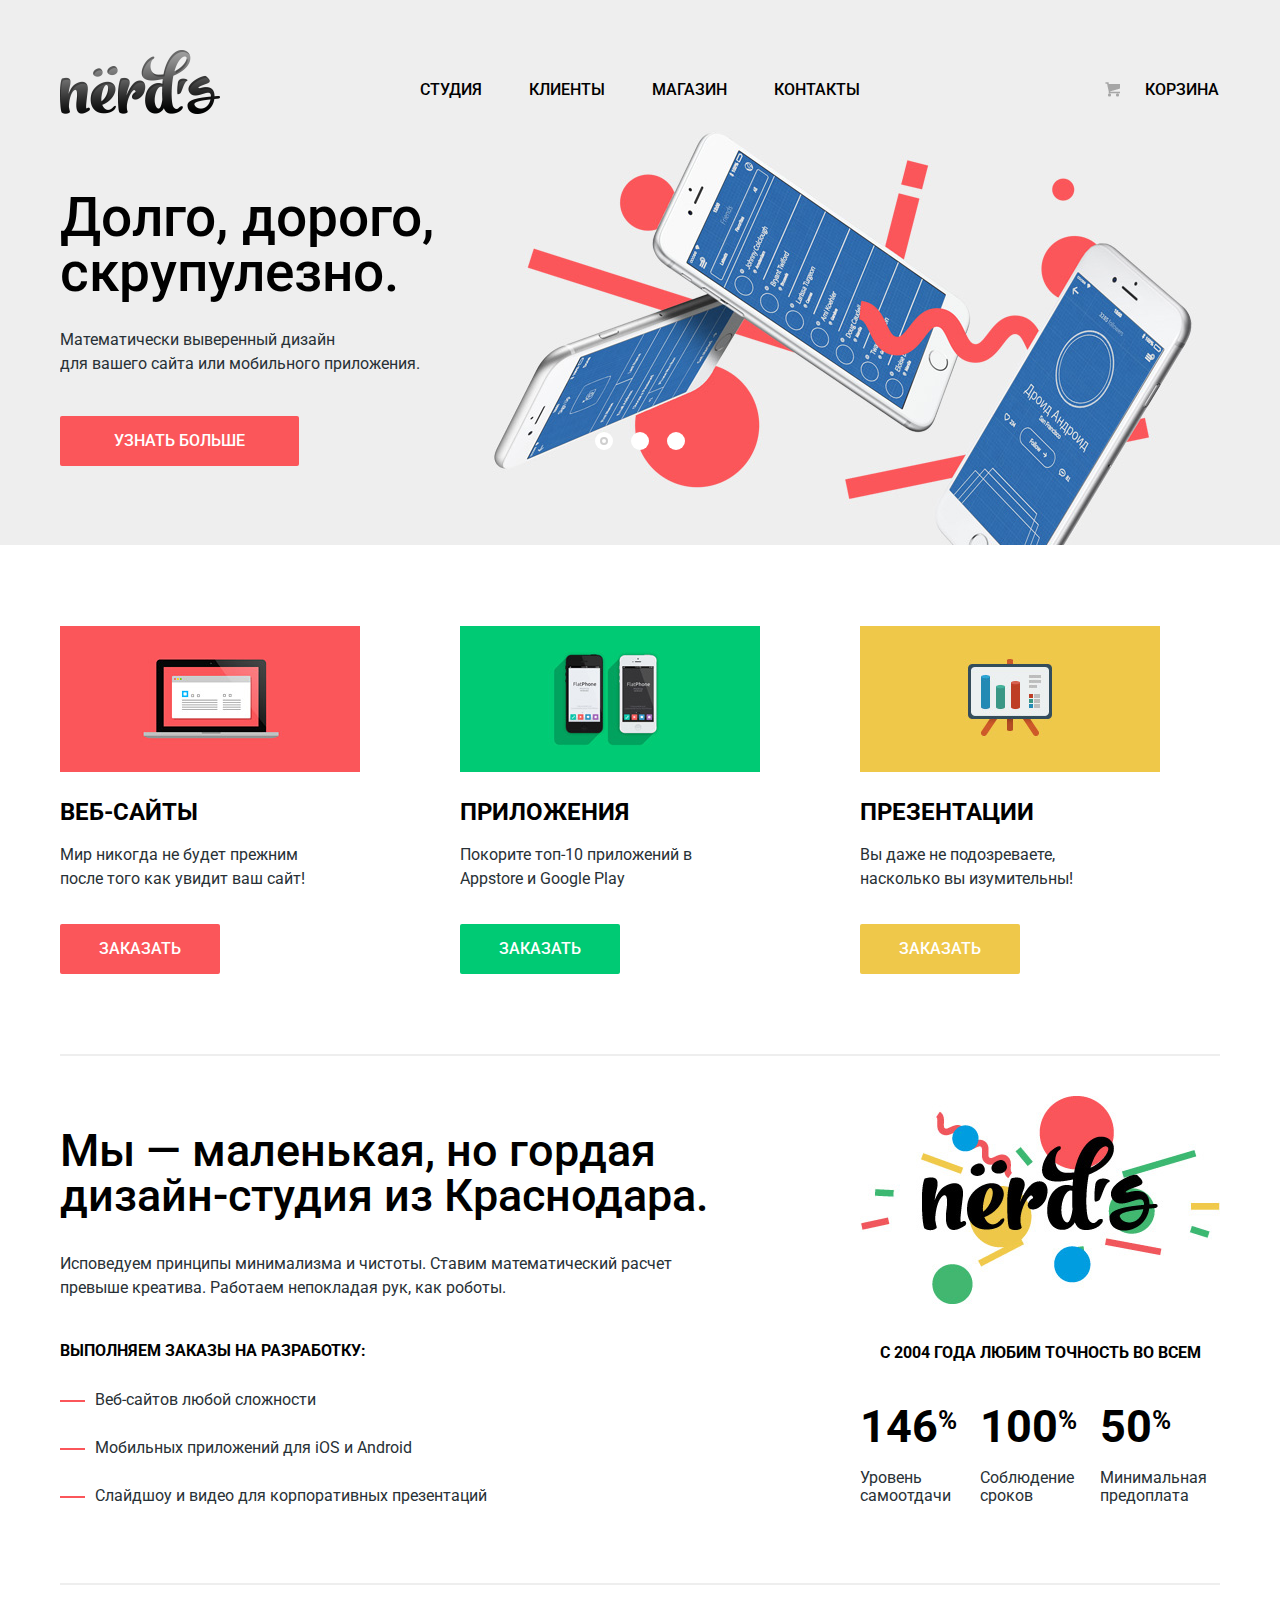
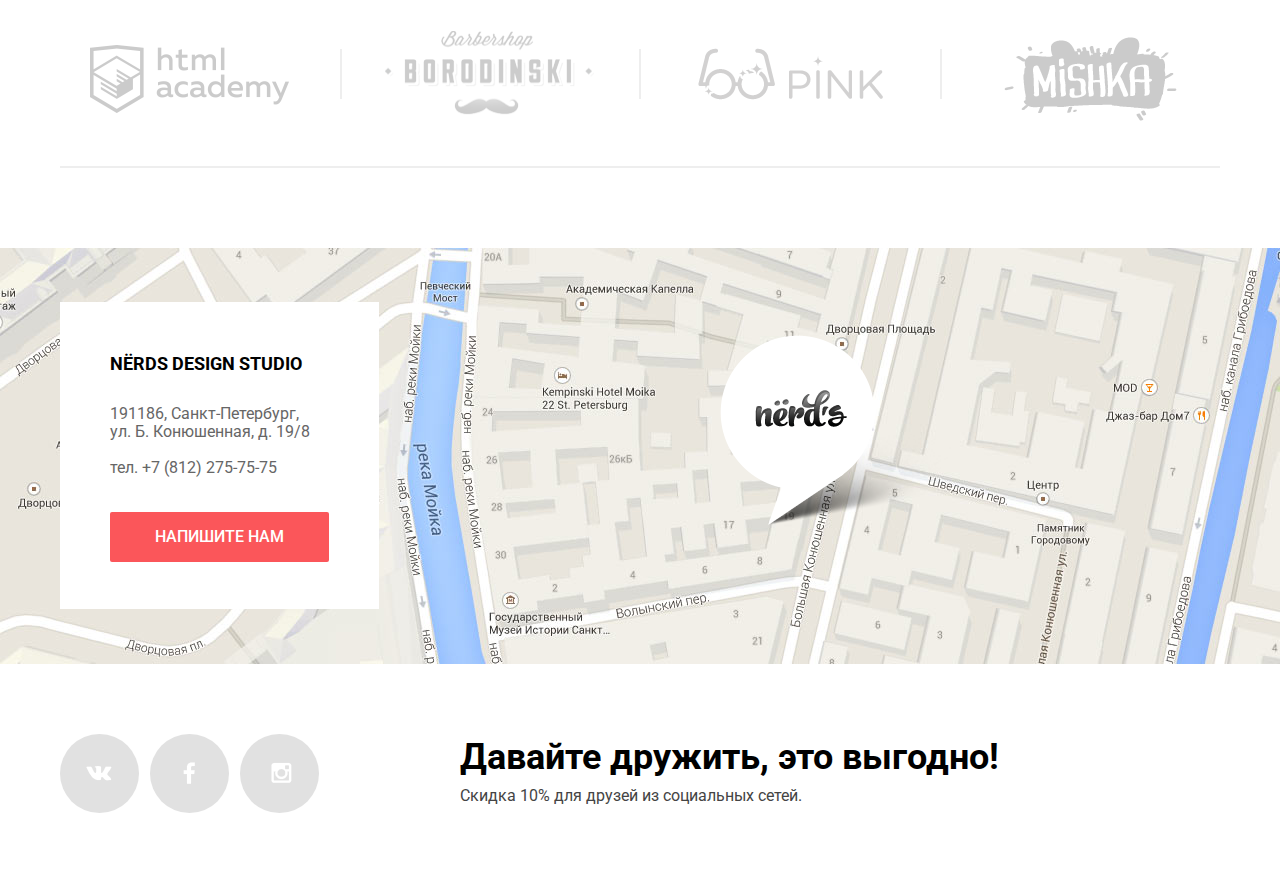
==== commit d741c2b2: "Исправления" ====
--- a/index.html
+++ b/index.html
@@ -155,7 +155,7 @@
           <p class="address">191186, Санкт-Петербург,<br>
            ул. Б. Конюшенная, д. 19/8</p>
           <p class="phone">тел. +7 (812) 275-75-75</p>
-          <a class="btn write" href="#">Напишите нам</a>
+          <a class="btn write" href="form.html">Напишите нам</a>
         </div>
         <div class="logo-3">
           <img src="img/marker-map.png" width="231" height="190" alt="">
@@ -181,7 +181,7 @@
         </div>
       </div>
     </div>   
-     <footer class="footer">
+    <footer class="footer">
       <div class="container clearfix">
         <div class="social-1">
           <a class="social-btn social-1-vk" href="#">Вконтакте</a>
--- a/css/style.min.css
+++ b/css/style.min.css
@@ -1 +1 @@
-body{min-width:1200px;font-family:"Roboto","Arial",sans-serif;font-size:16px;font-weight:400;line-height:24px;color:#283136}.header,h1{font-weight:500}h1,h2{color:#000}h1{line-height:55px;font-size:55px}.navigation li,h2{line-height:30px;text-transform:uppercase}h2{font-size:18px;font-weight:700}.clearfix::after{content:"";display:table;clear:both}.header{line-height:30px;margin:0 0 60px;background:#eee}.container{width:1160px;padding:0 20px;margin:0 auto}.logo-1{float:left;margin:0 200px 0 0;width:160px}.navigation{float:left;width:620px}.user{float:right;width:160px}.navigation ul{margin:0;padding:0;list-style:none;font-size:0}.navigation li{margin:0 47px 0 0;font-size:16px;font-weight:500}.navigation a{display:block;padding:75px 0 0;text-decoration:none;color:#000}.navigation a:hover{color:#fb565a}.navigation a:active{color:#a6a6a6}.navigation .active::after,.user .active::after{position:absolute;content:"";height:2px;width:100%;bottom:0;background:#fb565a}.active a:active,.user .active:active{color:#000}.navigation li,.slider-controls label,.user a{display:inline-block;vertical-align:top}.navigation .active,.slider,.user .active,.user a{position:relative}.user a{padding:75px 0 0 85px;font-weight:500;line-height:30px;text-decoration:none;text-transform:uppercase;color:#000}.user a::before{position:absolute;content:"";top:82px;left:45px;width:15px;height:15px;background:url(../img/sprit.png) no-repeat;background-position:-40px -40px}.user a:hover{color:#fb565a}.user a:active{color:#a6a6a6}.user .active::after{width:115px;left:48px}.logo-1 img{display:block;padding-top:50px}.logo-1 img:hover{opacity:.8}.logo-1 img:active{opacity:.3}.slider{width:1160px;height:431px;margin:0 auto}.slider input[type=radio]{position:absolute;opacity:0}.slider-controls{position:absolute;bottom:95px;left:50%;z-index:1000;width:200px;height:18px;margin:0 0 0 -100px;text-align:center}.slider-controls label{width:4px;height:4px;margin:5px 12px 0;background:#fff;box-shadow:0 0 0 5px #fff;border:2px solid #fff;border-radius:50%;cursor:pointer}#btn-1:checked~.slider-controls label[for=btn-1],#btn-2:checked~.slider-controls label[for=btn-2],#btn-3:checked~.slider-controls label[for=btn-3]{border:2px solid #cfcfcf}.slide{position:absolute;top:0;left:0;width:100%;height:100%;overflow:hidden}.slide-title{margin:76px 0 28px;font-size:55px;line-height:55px;font-weight:500;color:#000}.slide p{margin:0 0 40px;line-height:24px;font-weight:400}.btn{display:inline-block;vertical-align:top;padding:16px 39px;line-height:18px;font-weight:500;text-decoration:none;text-transform:uppercase;border-radius:2px;color:#fff;background:#fb565a}.btn:active{box-shadow:inset 0 3px 0 0 rgba(0,0,0,.2)}.info-btn{padding:16px 54px}.info-btn:hover{background:#e74246}.info-btn:active{background:#d7373b;color:#e48789}.slide:nth-child(1){background:url(../img/slide-1.png) no-repeat;background-position:100% 0%}.slide:nth-child(2){background:url(../img/slide-2.png) no-repeat;background-position:100% 0%}.slide:nth-child(3){background:url(../img/slide-3.png) no-repeat;background-position:100% 0%}.attribute-1 input[type=checkbox],.attribute-2 input[type=checkbox],.slide{display:none}#btn-1:checked~.slides .slide:nth-child(1),#btn-2:checked~.slides .slide:nth-child(2),#btn-3:checked~.slides .slide:nth-child(3){display:block}.second-section{padding:21px 0 0;border-bottom:2px solid #eee}.unit{float:left;width:300px;margin:0 100px 0 0;padding:0 0 80px}.unit:last-child{margin:0 60px 0 0}.unit-image{margin-bottom:18px}.about,.name{display:block;padding:0}.name{font-size:24px;line-height:30px;font-weight:700;text-transform:uppercase;color:#000;margin:0 0 16px}.about{margin:0 0 33px}.red:hover{background:#e74246}.red:active{background:#d7373b;color:#e48789}.green{background:#00ca74}.green:hover{background:#00bc6c}.green:active{background:#00aa62;color:#4dc491}.yellow{background:#efc84a}.yellow:hover{background:#eab534}.yellow:active{background:#e5a722;color:#edc265}.third-section{margin:35px 0 55px}.left-content{float:left;width:660px;padding:37px 0 0}.list,b{color:#000}b{display:block;font-size:45px;line-height:45px;margin:0 0 34px;font-weight:500}.item li,.list,.text{display:block;margin:0 0 39px}.list{margin:0 0 25px;padding:0;font-weight:700;text-transform:uppercase}.item{list-style:none;margin:0;padding:0}.item li{position:relative;margin:0 0 24px;padding:0 0 0 35px}.item li:last-child{padding-bottom:0;margin:0 0 20px}.item li::before{position:absolute;content:"";top:50%;left:0;width:25px;height:2px;background:#fb565a}.right-content{float:right;width:360px}.logo-2{margin:5px 0 30px}.box-title{display:block;margin:0 0 50px;padding:0;text-align:center;font-weight:700;text-transform:uppercase;color:#000}.box{float:left;width:110px;margin-right:10px}.rate,sup{font-weight:700}.rate{display:block;margin:0 0 30px;color:#000;font-size:45px}sup{font-size:26px;line-height:10.06px}.facts{display:block;line-height:18px}.fourth-section{margin:0 0 80px;border-top:2px solid #eee;border-bottom:2px solid #eee}.pair{position:relative;display:block;float:left;margin:0 40px 0 0}.pair:last-child{margin-right:0}.htmlacademy{padding:60px 30px 46px}.barbershop{padding:46px 26px 40px}.pink{padding:63px 38px 57px}.mishka{padding:52px 43px 36px}.pair:nth-child(-n+3)::after{position:absolute;content:"";left:280px;top:64px;width:2px;height:50px;background:#eee}.pair img{opacity:.2}.pair img:hover,.sample:hover::before{opacity:1}.pair img:active{opacity:.1}.map{position:relative;width:100%;background:url(../img/map.jpg) no-repeat;min-height:416px;background-position:center}.map iframe{position:absolute;width:100%}.attribute-1 li,.wrapper{position:relative;margin-bottom:10px}.logo-3{position:absolute;top:-329px;left:680px}.contacts{position:absolute;top:-362px;padding:47px 50px;background:#fff}.title{display:block;padding:0;margin:0 0 26px;font-size:18px;line-height:30px;font-weight:700;text-transform:uppercase;color:#000}.address,.phone{display:block;padding:0;margin:0 0 18px;line-height:18px;color:#666}.phone{margin:0}.write{padding:16px 45px;margin-top:35px}.write:hover{background:#e74246}.write:active{background:#d7373b;color:#e48789}.top-section{margin:75px 0 0;padding:0 0 75px;text-align:center}.left-section{float:left;width:260px}.right-section{float:right;width:760px}.purchace h2{display:inline-block;vertical-align:top;margin:0 0 54px;padding:0;line-height:18px}.purchace{margin:0 0 55px}.range-filter{width:260px}.range-controls{position:relative;padding:39px 20px 0;margin-bottom:14px;height:41px;border-radius:2px;background:#eee}.range-controls .scale{height:2px;background-color:#d7dcde}.range-controls .bar{width:70%;height:2px;background:#00ca74}.range-controls .toggle{position:absolute;top:30px;left:0;width:4px;height:4px;cursor:pointer;border:8px solid #fff;background:#ababab;border-radius:50%;box-shadow:0 2px 1px 0 #cccdcd}.range-controls .toggle-min{left:20px}.range-controls .toggle-max{left:160px}.price-controls{font-size:0}.price-controls label{display:inline-block;font-size:16px;line-height:22px;text-transform:uppercase;width:50%}.max-price{text-align:right}.price-controls input{font-size:16px;line-height:22px;width:60px;margin-left:10px;padding:8px 10px;text-align:center;color:#283136;border:none;border-radius:2px;background:#f1f1f1}.attribute-1{margin-bottom:46px}.attribute-1 ul,.attribute-2 ul{margin:0;padding:0;list-style:none}.attribute-1 li{padding-left:37px;margin-bottom:20px;line-height:20px}.attribute-1 input[type=checkbox]+label::before{position:absolute;content:"";left:3px;height:8px;width:8px;background:#fff;border:5px solid #fff;border-radius:50%;box-shadow:0 0 0 3px #b8b8b8}.attribute-1 input[type=checkbox]:checked+label::before{background:#b8b8b8}.attribute-1 input[type=checkbox]+label:hover::before{box-shadow:0 0 0 3px #4d4d4d}.attribute-1 input[type=checkbox]:checked+label:hover::before{box-shadow:0 0 0 3px #4d4d4d;background:#4d4d4d}.attribute-1 input[type=checkbox]+label:disabled::before,.attribute-1 input[type=checkbox]:disabled+label::before{box-shadow:0 0 0 3px #ededed}.attribute-2{margin-bottom:47px}.attribute-2 li{margin-bottom:16px}.label{position:relative;padding-left:37px}.label input[type=checkbox]+.check{position:absolute;left:0;width:23px;height:23px;background:url(../img/sprit.png) no-repeat;background-position:-242px -39px;opacity:.4}.label input[type=checkbox]:checked+.check{position:absolute;left:0;width:30px;height:23px;background:url(../img/sprit.png) no-repeat;background-position:-135px -39px;opacity:.4}.label input[type=checkbox]+.check:hover,.label input[type=checkbox]:checked+.check:hover{opacity:1}.label input[type=checkbox]:disabled+.check{opacity:.1}.show{width:100%;padding:18px 0;border:none;background:#eee;color:#000}.show:hover{background:#dfdfdf}.show:active{background:#d5d5d5;color:#a9a9a9}.sort-box{float:right;width:360px;margin:0;padding:0}.sort-box-1{float:left;width:150px}.sort-box-1 h2{line-height:18px;margin:0;padding:0}.sorting{margin-bottom:45px}.pages ul,.sort-box ul{margin:0;padding:0;list-style:none;font-size:0}.sort-box li{display:inline-block;margin:0;padding:0;text-decoration:none}.sort-box li:nth-child(1),.sort-box li:nth-child(2){margin-right:25px}.sort-box li:nth-child(3){margin-right:49px}.sort-box li:nth-child(4){margin-right:20px}.sort-box a{display:block;margin:0;padding:0;font-size:14px;line-height:18px;text-transform:uppercase;color:#000;opacity:.3;text-decoration:none}.sort-box a:hover{color:#000;opacity:.6}.up:hover{border-bottom:10px solid #000;opacity:.6}.down:hover{border-top:10px solid #000;opacity:.6}.sort-box .active,.sort-box .active:hover{color:#000;opacity:1}.sort-box .active-2{border-top:10px solid #000;opacity:1}.down,.up{display:inline-block;vertical-align:top;border:5px solid transparent}.down{margin-right:20px;border-top:10px solid #ccc}.up{width:0;height:0;border-bottom:10px solid #ccc}.sample{position:relative;float:left;height:576px;padding:40px 0 0;margin:0 40px 40px 0}.samples{margin-bottom:20px}.sample:nth-child(2n){margin-right:0}.sample::before{position:absolute;content:"";width:360px;height:40px;top:0;background:url(../img/browser.png);opacity:.14}.sample:hover{box-shadow:0 5px 9px 2px #cfcfcf}.sample-info{position:absolute;top:386px;width:100%;padding:28px 0 44px;text-align:center;background:#eee;display:none}.sample-info h2{display:block;margin:0;padding:0 0 14px}.bay,.info,.sample:hover .sample-info{display:block}.info{line-height:18px;color:#666;margin:0 70px 28px}.sample-info a{text-decoration:none}.bay{width:200px;padding:16px 0;margin:0 0 0 80px}.bay:hover{background:#e74246}.bay:active{background:#d7373b}.pages li{display:inline-block;padding:0 8px 0 0;vertical-align:top;font-size:16px;line-height:18px}.pages a{padding:16px 22px;color:#000;font-weight:500;background:#eee}a.next{padding:16px 80px}.pages a:hover{background:#dfdfdf}.pages a:active{background:#d5d5d5;color:#a9a9a9}.pages .active{display:block;padding:13px 19px;color:#000;border:3px solid #dbdbdb;background:#fff}.pages .active:hover{background:0 0}.pages .active:active{box-shadow:none;color:#000}.joint-section{margin-bottom:57px}.social-1{float:left;width:260px;margin-right:140px;padding:60px 0}.social-btn{position:relative;display:inline-block;width:79px;height:79px;margin-right:7px;border-radius:50%;font-size:0;vertical-align:top;text-decoration:none;background:#e1e1e1 url(../img/sprit.png) no-repeat}.social-btn:last-child{margin-right:0}.social-1-vk{background-position:-512px -8px}.social-1-fb{background-position:-312px -12px}.social-1-inst{background-position:-406px -12px}.social-btn:hover{background-color:#e74246}.social-btn:active::after{position:absolute;content:"";width:79px;height:77px;border-radius:50%;background:#d7373b;opacity:.7;border-top:2px solid #c13135}.social-2{float:left;width:560px;padding:65px 0 75px}.social-2-slogan{display:block;margin:0 0 10px;padding:0;font-size:36px;line-height:36px;font-weight:700;color:#000}.social-2-desc{display:block;margin:0;padding:0;line-height:22px;color:#444}@-webkit-keyframes bounce{60%{-webkit-transform:translateX(-20px);transform:translateX(-20px)}80%{-webkit-transform:translateX(-10px);transform:translateX(-10px)}to{-webkit-transform:translateX(0);transform:translateX(0)}}@keyframes bounce{60%{-webkit-transform:translateX(-20px);transform:translateX(-20px)}80%{-webkit-transform:translateX(-10px);transform:translateX(-10px)}to{-webkit-transform:translateX(0);transform:translateX(0)}}.modal-content{position:absolute;top:-556px;left:120px;z-index:1;width:760px;padding:66px 100px 84px;color:#000;background:#fff;box-shadow:0 20px 50px 5px rgba(0,0,0,.75);display:none}.modal-content-show{display:block;-webkit-animation:bounce .2s;animation:bounce .2s}.close{position:absolute;left:849px;top:78px;width:21px;height:21px;font-size:0;background:#fff;border:0;cursor:pointer}.close::after,.close::before{position:absolute;content:"";width:22px;height:5px;top:10px;left:0;background:#fecccd}.close::before{-webkit-transform:rotate(45deg);transform:rotate(45deg)}.close::after{-webkit-transform:rotate(-45deg);transform:rotate(-45deg)}.close:hover::after,.close:hover::before{background:#fb565a}.close:active::after,.close:active::before{background:#fee}.model-content-title{display:block;margin:0 0 43px;font-size:45px;line-height:45px;font-weight:500}.left-column{float:left;width:360px;margin-right:40px}.right-column{float:right;width:360px;margin-bottom:32px}.letter{clear:both;width:100%}.letter p{line-height:18px;font-weight:700;margin:0 0 10px}.left-column label,.right-column label{display:block;margin-bottom:10px;line-height:18px;font-weight:700}.error,.input{display:block;width:328px;padding:15px 14px;line-height:18px;border:2px solid #d7dcde;border-radius:2px}.error{color:#e74246;border:2px solid #e74246}.left-column input[type=text]:hover,.letter textarea:hover,.right-column input[type=email]:hover{border:2px solid #b4b9bb}.left-column input[type=text]:focus,.letter textarea:focus,.right-column input[type=email]:focus{border:2px solid #000;color:#000;outline:none}.input:invalid{border:2px solid #e74246;color:#e74246}.letter textarea,.letter-error{width:728px;padding:12px 14px;margin-bottom:50px;resize:none}.letter-error{line-height:18px;color:#e74246;border:2px solid #e74246;border-radius:2px}.send{border:none;padding:0 83px}.send:hover{background:#e74246}.send:active{background:#d7373b;color:#e48789}+body{min-width:1200px;font-family:"Roboto","Arial",sans-serif;font-size:16px;font-weight:400;line-height:24px;color:#283136}.header,h1{font-weight:500}h1,h2{color:#000}h1{line-height:55px;font-size:55px}.navigation li,h2{line-height:30px;text-transform:uppercase}h2{font-size:18px;font-weight:700}.clearfix::after{content:"";display:table;clear:both}.header{line-height:30px;margin:0 0 60px;background:#eee}.container{width:1160px;padding:0 20px;margin:0 auto}.logo-1{float:left;margin:0 200px 0 0;width:160px}.navigation{float:left;width:620px}.user{float:right;width:160px}.navigation ul{margin:0;padding:0;list-style:none;font-size:0}.navigation li{margin:0 47px 0 0;font-size:16px;font-weight:500}.navigation a{display:block;padding:75px 0 0;text-decoration:none;color:#000}.navigation a:hover{color:#fb565a}.navigation a:active{color:#a6a6a6}.navigation .active::after,.user .active::after{position:absolute;content:"";height:2px;width:100%;bottom:0;background:#fb565a}.active a:active,.user .active:active{color:#000}.navigation li,.slider-controls label,.user a{display:inline-block;vertical-align:top}.navigation .active,.slider,.user .active,.user a{position:relative}.user a{padding:75px 0 0 85px;font-weight:500;line-height:30px;text-decoration:none;text-transform:uppercase;color:#000}.user a::before{position:absolute;content:"";top:82px;left:45px;width:15px;height:15px;background:url(../img/sprit.png) no-repeat;background-position:-40px -40px}.user a:hover{color:#fb565a}.user a:active{color:#a6a6a6}.user .active::after{width:115px;left:48px}.logo-1 img{display:block;padding-top:50px}.logo-1 img:hover{opacity:.8}.logo-1 img:active{opacity:.3}.slider{width:1160px;height:431px;margin:0 auto}.slider input[type=radio]{position:absolute;opacity:0}.slider-controls{position:absolute;bottom:95px;left:50%;z-index:1000;width:200px;height:18px;margin:0 0 0 -100px;text-align:center}.slider-controls label{width:4px;height:4px;margin:5px 12px 0;background:#fff;box-shadow:0 0 0 5px #fff;border:2px solid #fff;border-radius:50%;cursor:pointer}#btn-1:checked~.slider-controls label[for=btn-1],#btn-2:checked~.slider-controls label[for=btn-2],#btn-3:checked~.slider-controls label[for=btn-3]{border:2px solid #cfcfcf}.slide{position:absolute;top:0;left:0;width:100%;height:100%;overflow:hidden}.slide-title{margin:76px 0 28px;font-size:55px;line-height:55px;font-weight:500;color:#000}.slide p{margin:0 0 40px;line-height:24px;font-weight:400}.btn{display:inline-block;vertical-align:top;padding:16px 39px;line-height:18px;font-weight:500;text-decoration:none;text-transform:uppercase;border-radius:2px;color:#fff;background:#fb565a}.btn:active{box-shadow:inset 0 3px 0 0 rgba(0,0,0,.2)}.info-btn{padding:16px 54px}.info-btn:hover{background:#e74246}.info-btn:active{background:#d7373b;color:#e48789}.slide:nth-child(1){background:url(../img/slide-1.jpg) no-repeat;background-position:100% 0%}.slide:nth-child(2){background:url(../img/slide-2.jpg) no-repeat;background-position:100% 0%}.slide:nth-child(3){background:url(../img/slide-3.jpg) no-repeat;background-position:100% 0%}.attribute-1 input[type=checkbox],.attribute-2 input[type=checkbox],.slide{display:none}#btn-1:checked~.slides .slide:nth-child(1),#btn-2:checked~.slides .slide:nth-child(2),#btn-3:checked~.slides .slide:nth-child(3){display:block}.second-section{padding:21px 0 0;border-bottom:2px solid #eee}.unit{float:left;width:300px;margin:0 100px 0 0;padding:0 0 80px}.unit:last-child{margin:0 60px 0 0}.unit-image{margin-bottom:18px}.about,.name{display:block;padding:0}.name{font-size:24px;line-height:30px;font-weight:700;text-transform:uppercase;color:#000;margin:0 0 16px}.about{margin:0 0 33px}.red:hover{background:#e74246}.red:active{background:#d7373b;color:#e48789}.green{background:#00ca74}.green:hover{background:#00bc6c}.green:active{background:#00aa62;color:#4dc491}.yellow{background:#efc84a}.yellow:hover{background:#eab534}.yellow:active{background:#e5a722;color:#edc265}.third-section{margin:35px 0 55px}.left-content{float:left;width:660px;padding:37px 0 0}.list,b{color:#000}b{display:block;font-size:45px;line-height:45px;margin:0 0 34px;font-weight:500}.item li,.list,.text{display:block;margin:0 0 39px}.list{margin:0 0 25px;padding:0;font-weight:700;text-transform:uppercase}.item{list-style:none;margin:0;padding:0}.item li{position:relative;margin:0 0 24px;padding:0 0 0 35px}.item li:last-child{padding-bottom:0;margin:0 0 20px}.item li::before{position:absolute;content:"";top:50%;left:0;width:25px;height:2px;background:#fb565a}.right-content{float:right;width:360px}.logo-2{margin:5px 0 30px}.box-title{display:block;margin:0 0 50px;padding:0;text-align:center;font-weight:700;text-transform:uppercase;color:#000}.box{float:left;width:110px;margin-right:10px}.rate,sup{font-weight:700}.rate{display:block;margin:0 0 30px;color:#000;font-size:45px}sup{font-size:26px;line-height:10.06px}.facts{display:block;line-height:18px}.fourth-section{margin:0 0 80px;border-top:2px solid #eee;border-bottom:2px solid #eee}.pair{position:relative;display:block;float:left;margin:0 40px 0 0}.pair:last-child{margin-right:0}.htmlacademy{padding:60px 30px 46px}.barbershop{padding:46px 26px 40px}.pink{padding:63px 38px 57px}.mishka{padding:52px 43px 36px}.pair:nth-child(-n+3)::after{position:absolute;content:"";left:280px;top:64px;width:2px;height:50px;background:#eee}.pair img{opacity:.2}.pair img:hover,.sample:hover::before{opacity:1}.pair img:active{opacity:.1}.map{position:relative;width:100%;background:url(../img/map.jpg) no-repeat;min-height:416px;background-position:center}.map iframe{position:absolute;width:100%}.attribute-1 li,.wrapper{position:relative;margin-bottom:10px}.logo-3{position:absolute;top:-329px;left:680px}.contacts{position:absolute;top:-362px;padding:47px 50px;background:#fff}.title{display:block;padding:0;margin:0 0 26px;font-size:18px;line-height:30px;font-weight:700;text-transform:uppercase;color:#000}.address,.phone{display:block;padding:0;margin:0 0 18px;line-height:18px;color:#666}.phone{margin:0}.write{padding:16px 45px;margin-top:35px}.write:hover{background:#e74246}.write:active{background:#d7373b;color:#e48789}.top-section{margin:75px 0 0;padding:0 0 75px;text-align:center}.left-section{float:left;width:260px}.right-section{float:right;width:760px}.purchace h2{display:inline-block;vertical-align:top;margin:0 0 54px;padding:0;line-height:18px}.purchace{margin:0 0 55px}.range-filter{width:260px}.range-controls{position:relative;padding:39px 20px 0;margin-bottom:14px;height:41px;border-radius:2px;background:#eee}.range-controls .scale{height:2px;background-color:#d7dcde}.range-controls .bar{width:70%;height:2px;background:#00ca74}.range-controls .toggle{position:absolute;top:30px;left:0;width:4px;height:4px;cursor:pointer;border:8px solid #fff;background:#ababab;border-radius:50%;box-shadow:0 2px 1px 0 #cccdcd}.range-controls .toggle-min{left:20px}.range-controls .toggle-max{left:160px}.price-controls{font-size:0}.price-controls label{display:inline-block;font-size:16px;line-height:22px;text-transform:uppercase;width:50%}.max-price{text-align:right}.price-controls input{font-size:16px;line-height:22px;width:60px;margin-left:10px;padding:8px 10px;text-align:center;color:#283136;border:none;border-radius:2px;background:#f1f1f1}.attribute-1{margin-bottom:46px}.attribute-1 ul,.attribute-2 ul{margin:0;padding:0;list-style:none}.attribute-1 li{padding-left:37px;margin-bottom:20px;line-height:20px}.attribute-1 input[type=checkbox]+label::before{position:absolute;content:"";left:3px;height:8px;width:8px;background:#fff;border:5px solid #fff;border-radius:50%;box-shadow:0 0 0 3px #b8b8b8}.attribute-1 input[type=checkbox]:checked+label::before{background:#b8b8b8}.attribute-1 input[type=checkbox]+label:hover::before{box-shadow:0 0 0 3px #4d4d4d}.attribute-1 input[type=checkbox]:checked+label:hover::before{box-shadow:0 0 0 3px #4d4d4d;background:#4d4d4d}.attribute-1 input[type=checkbox]+label:disabled::before,.attribute-1 input[type=checkbox]:disabled+label::before{box-shadow:0 0 0 3px #ededed}.attribute-2{margin-bottom:47px}.attribute-2 li{margin-bottom:16px}.label{position:relative;padding-left:37px}.label input[type=checkbox]+.check{position:absolute;left:0;width:23px;height:23px;background:url(../img/sprit.png) no-repeat;background-position:-242px -39px;opacity:.4}.label input[type=checkbox]:checked+.check{position:absolute;left:0;width:30px;height:23px;background:url(../img/sprit.png) no-repeat;background-position:-135px -39px;opacity:.4}.label input[type=checkbox]+.check:hover,.label input[type=checkbox]:checked+.check:hover{opacity:1}.label input[type=checkbox]:disabled+.check{opacity:.1}.show{width:100%;padding:18px 0;border:none;background:#eee;color:#000}.show:hover{background:#dfdfdf}.show:active{background:#d5d5d5;color:#a9a9a9}.sort-box{float:right;width:360px;margin:0;padding:0}.sort-box-1{float:left;width:150px}.sort-box-1 h2{line-height:18px;margin:0;padding:0}.sorting{margin-bottom:45px}.pages ul,.sort-box ul{margin:0;padding:0;list-style:none;font-size:0}.sort-box li{display:inline-block;margin:0;padding:0;text-decoration:none}.sort-box li:nth-child(1),.sort-box li:nth-child(2){margin-right:25px}.sort-box li:nth-child(3){margin-right:49px}.sort-box li:nth-child(4){margin-right:20px}.sort-box a{display:block;margin:0;padding:0;font-size:14px;line-height:18px;text-transform:uppercase;color:#000;opacity:.3;text-decoration:none}.sort-box a:hover{color:#000;opacity:.6}.up:hover{border-bottom:10px solid #000;opacity:.6}.down:hover{border-top:10px solid #000;opacity:.6}.sort-box .active,.sort-box .active:hover{color:#000;opacity:1}.sort-box .active-2,.sort-box .active-2:hover{border-top:10px solid #000;opacity:1}.down,.up{display:inline-block;vertical-align:top;border:5px solid transparent}.down{margin-right:22px;border-top:10px solid #ccc}li .down{margin:0 0 -6px}.up{width:0;height:0;border-bottom:10px solid #ccc}.sample{position:relative;float:left;height:576px;padding:40px 0 0;margin:0 40px 40px 0}.samples{margin-bottom:20px}.sample:nth-child(2n){margin-right:0}.sample::before{position:absolute;content:"";width:360px;height:40px;top:0;background:url(../img/browser.png);opacity:.14}.sample:hover{box-shadow:0 5px 9px 2px #cfcfcf}.sample-info{position:absolute;top:386px;width:100%;padding:28px 0 44px;text-align:center;background:#eee;display:none}.sample-info h2{display:block;margin:0;padding:0 0 14px}.bay,.info,.sample:hover .sample-info{display:block}.info{line-height:18px;color:#666;margin:0 70px 28px}.sample-info a{text-decoration:none}.bay{width:200px;padding:16px 0;margin:0 0 0 80px}.bay:hover{background:#e74246}.bay:active{background:#d7373b}.pages li{display:inline-block;padding:0 8px 0 0;vertical-align:top;font-size:16px;line-height:18px}.pages a{padding:16px 22px;color:#000;font-weight:500;background:#eee}a.next{padding:16px 80px}.pages a:hover{background:#dfdfdf}.pages a:active{background:#d5d5d5;color:#a9a9a9}.pages .active{display:block;padding:13px 19px;color:#000;border:3px solid #dbdbdb;background:#fff}.pages .active:hover{background:0 0}.pages .active:active{box-shadow:none;color:#000}.joint-section{margin-bottom:57px}.social-1{float:left;width:260px;margin-right:140px;padding:60px 0}.social-btn{position:relative;display:inline-block;width:79px;height:79px;margin-right:7px;border-radius:50%;font-size:0;vertical-align:top;text-decoration:none;background:#e1e1e1 url(../img/sprit.png) no-repeat}.social-btn:last-child{margin-right:0}.social-1-vk{background-position:-512px -8px}.social-1-fb{background-position:-312px -12px}.social-1-inst{background-position:-406px -12px}.social-btn:hover{background-color:#e74246}.social-btn:active::after{position:absolute;content:"";width:79px;height:77px;border-radius:50%;background:#d7373b;opacity:.7;border-top:2px solid #c13135}.social-2{float:left;width:560px;padding:65px 0 75px}.social-2-slogan{display:block;margin:0 0 10px;padding:0;font-size:36px;line-height:36px;font-weight:700;color:#000}.social-2-desc{display:block;margin:0;padding:0;line-height:22px;color:#444}@-webkit-keyframes bounce{60%{-webkit-transform:translateX(-20px);transform:translateX(-20px)}80%{-webkit-transform:translateX(-10px);transform:translateX(-10px)}to{-webkit-transform:translateX(0);transform:translateX(0)}}@keyframes bounce{60%{-webkit-transform:translateX(-20px);transform:translateX(-20px)}80%{-webkit-transform:translateX(-10px);transform:translateX(-10px)}to{-webkit-transform:translateX(0);transform:translateX(0)}}.modal-content{position:absolute;top:-556px;left:120px;z-index:1;width:760px;padding:66px 100px 84px;color:#000;background:#fff;box-shadow:0 20px 50px 5px rgba(0,0,0,.75);display:none}.modal-content-show{display:block;-webkit-animation:bounce .2s;animation:bounce .2s}.close{position:absolute;left:849px;top:78px;width:21px;height:21px;font-size:0;background:#fff;border:0;cursor:pointer}.close::after,.close::before{position:absolute;content:"";width:22px;height:5px;top:10px;left:0;background:#fecccd}.close::before{-webkit-transform:rotate(45deg);transform:rotate(45deg)}.close::after{-webkit-transform:rotate(-45deg);transform:rotate(-45deg)}.close:hover::after,.close:hover::before{background:#fb565a}.close:active::after,.close:active::before{background:#fee}.model-content-title{display:block;margin:0 0 43px;font-size:45px;line-height:45px;font-weight:500}.left-column{float:left;width:360px;margin-right:40px}.right-column{float:right;width:360px;margin-bottom:32px}.letter{clear:both;width:100%}.letter p{line-height:18px;font-weight:700;margin:0 0 10px}.left-column label,.right-column label{display:block;margin-bottom:10px;line-height:18px;font-weight:700}.error,.input{display:block;width:328px;padding:15px 14px;line-height:18px;border:2px solid #d7dcde;border-radius:2px}.error{color:#e74246;border:2px solid #e74246}.left-column input[type=text]:hover,.letter textarea:hover,.right-column input[type=email]:hover{border:2px solid #b4b9bb}.left-column input[type=text]:focus,.letter textarea:focus,.right-column input[type=email]:focus{border:2px solid #000;color:#000;outline:none}.input:invalid{border:2px solid #e74246;color:#e74246}.letter textarea,.letter-error{width:728px;padding:12px 14px;margin-bottom:50px;resize:none}.letter-error{line-height:18px;color:#e74246;border:2px solid #e74246;border-radius:2px}.send{border:none;padding:16px 83px}.send:hover{background:#e74246}.send:active{background:#d7373b;color:#e48789}